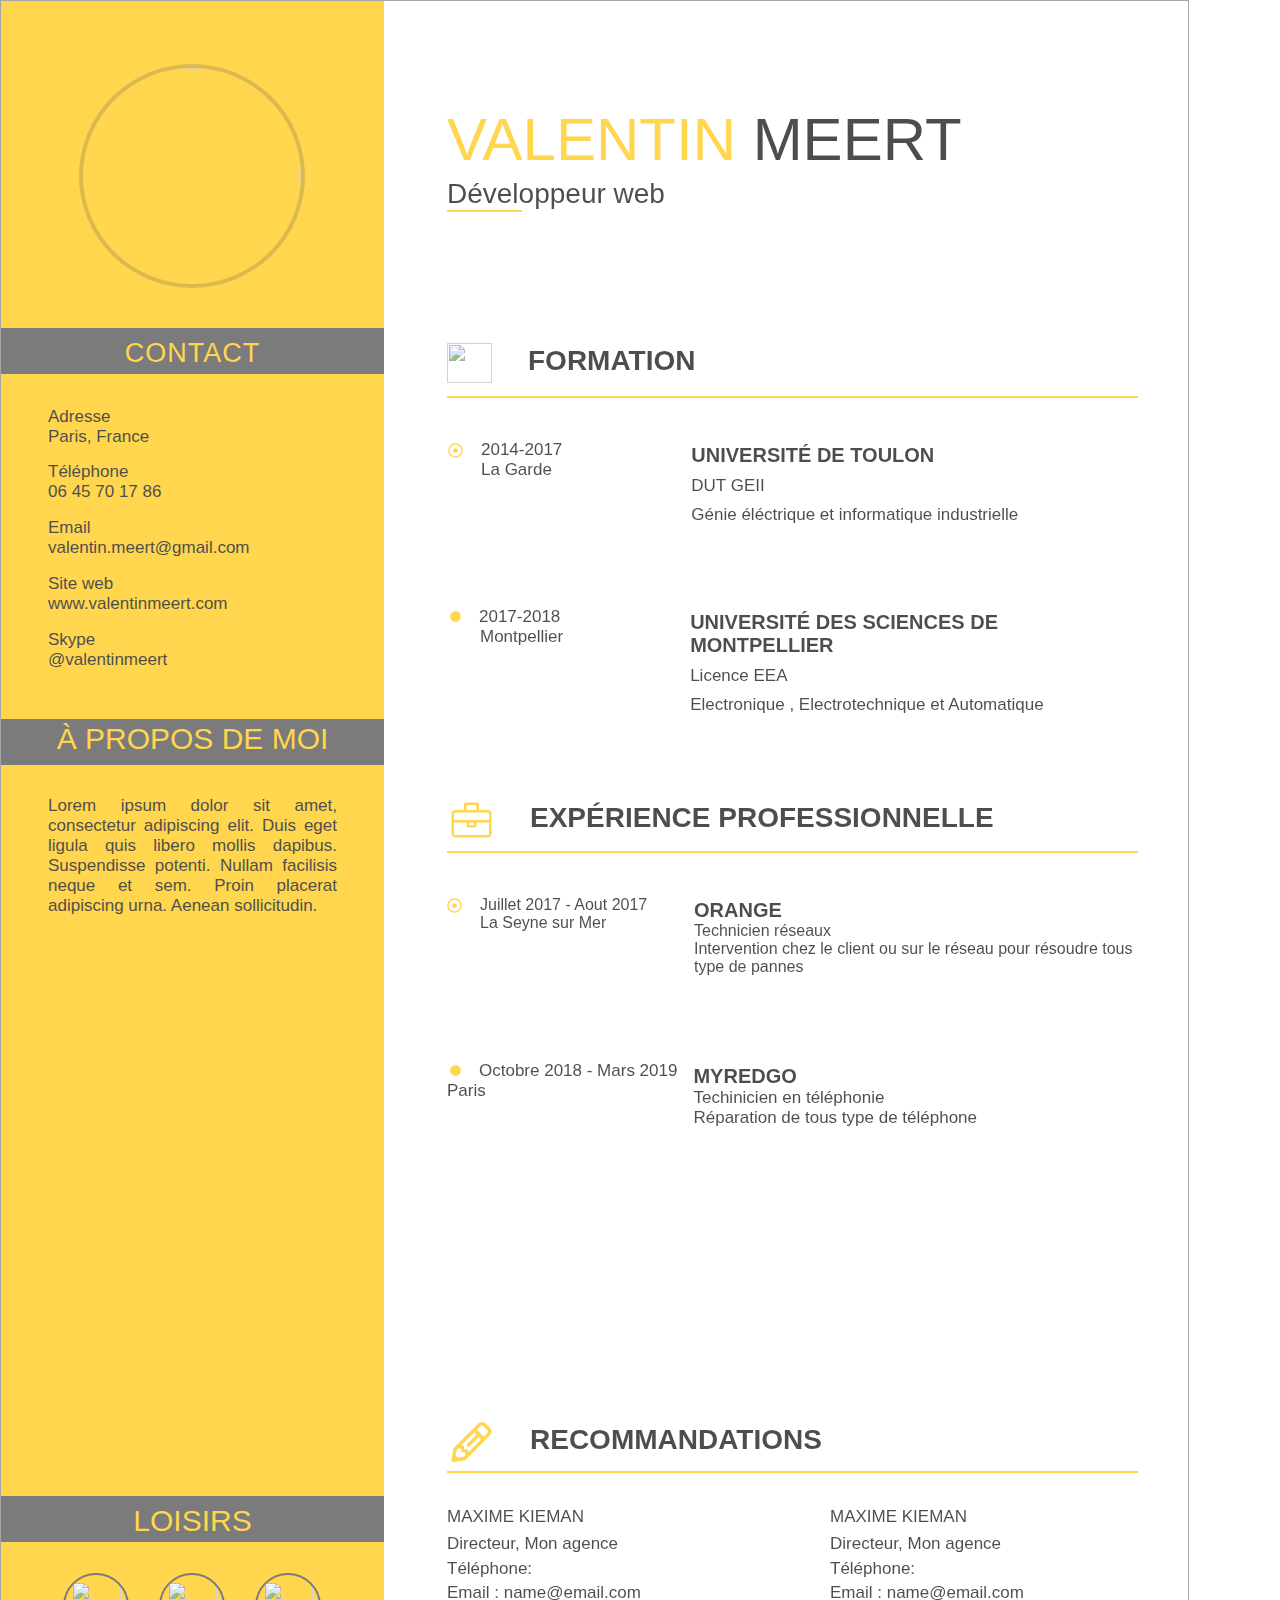
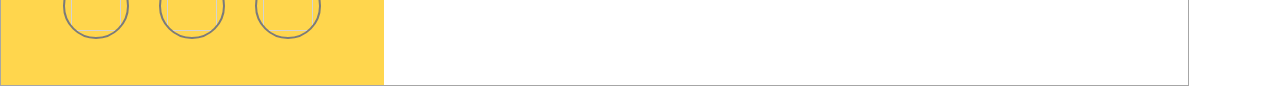
==== index.html @ e36b9cba "Modications finales" ====
<!DOCTYPE html>
<html>
<head>
	<meta charset="utf-8" />
	<link rel="stylesheet" href="stycvfinalform.css" />
	<!-- <link rel="stylesheet" href="reset.css" /> -->
	<script src="https://kit.fontawesome.com/b58d316470.js" crossorigin="anonymous"></script>
	<title>Meert Valentin</title>
	
        <meta http-equiv="X-UA-Compatible" content="IE=edge">
        <meta name="description" content="">
        <meta name="viewport" content=" height=device-height, width=device-width, initial-scale=1">
</head>
<body>
	<aside id="strip">
		<div class="phot">
			<img src="joconde_mini.jpg" class="image-ronde"> 
		</div>
		<div class="contact"> CONTACT </div>
		<div class="inquiry"> 
			<ul>
				<li>Adresse</li>
				<li class="space">Paris, France</li>
				<li>Téléphone</li>
				<li class="space1">06 45 70 17 86</li>
				<li>Email</li>
				<li class="space3">valentin.meert@gmail.com</li>
				<li>Site web</li>
				<li class="space4">www.valentinmeert.com</li>
				<li>Skype</li>
				<li class="space2">@valentinmeert</li>
			</ul>
		</div>
		<div class="about"> À PROPOS DE MOI</div>
		<div class="description"> Lorem ipsum dolor sit amet, 
			consectetur adipiscing elit. Duis eget ligula quis libero mollis dapibus. 
			Suspendisse potenti. Nullam facilisis neque et sem. 
			Proin placerat adipiscing urna.
			Aenean sollicitudin.</div>
		<div class="hobbies">LOISIRS</div>
		<div class="icons">
			<div class="picto1"> 
				<img src="balle.svg" class="ballon">
			</div>
			<div class="picto">
				<img src="manette.svg" class="manette">
			</div>
			<div class="picto">
				<img src="club.svg" class="golf">	
			</div>
		</div>
	</aside>

	
	<main id="contain">
		<section>
			<div class="title"><strong>VALENTIN</strong> MEERT</div>
			<span>Développeur web</span>
			<div class="bord"><hr></div>
		</section>
			<h2 class="first-title"> <img src="icon.svg" class="graduation"/>FORMATION</h2>
			<section id="TLN">
				<div class="date"> 
					<ul>
						<li><img src="dot.svg" class="puce"/>2014-2017</li>
						<li class="town">La Garde</li>
					</ul>
				</div>
				<div class="formation"> 
					<ul>
						<li><em>Université de Toulon</em></li>
						<li>DUT GEII</li>
						<li>Génie éléctrique et informatique industrielle</li>
					</ul>
				</div>
			</section>

			<section id="MTP">
				<div class="date2">
					<ul>
						<li><img src="circle.svg" class="puce2"/>2017-2018</li>
						<li class="town">Montpellier</li>
					</ul>
				</div>
				<div class="formation2">
					<ul>
						<li><em>Université des sciences de Montpellier</em></li>
						<li>Licence EEA</li>
						<li>Electronique , Electrotechnique et Automatique </li>
					</ul>
				</div>
			</section>

						<!-- EXPERIENCE PROFESSIONELLE -->
			<h2 class="second-title"> <img src="briefcase.svg" class="briefcase"/></i>EXPÉRIENCE PROFESSIONNELLE</h2>
			<section id="SEY">
				<div class="date3"> 
					<ul>
						<li><img src="dot.svg" class="puce"/>Juillet 2017 - Aout 2017</li>
						<li class="city">La Seyne sur Mer</li>
					</ul>
				</div>
				<div class="exp"> 
					<ul>
						<li><em>Orange</em></li>
						<li>Technicien réseaux</li>
						<li>Intervention chez le client ou sur le réseau pour résoudre tous type de pannes</li>
					</ul>
				</div>
			</section>

			<section id="Paris">
				<div class="date4">
					<ul>
						<li><img src="circle.svg" class="puce2"/>Octobre 2018 - Mars 2019</li>
						<li>Paris</li>
					</ul>
				</div>
				<div class="exp2">
					<ul>
						<li><em>MyRedGo</em></li>
						<li>Techinicien en téléphonie</li>
						<li>Réparation de tous type de téléphone </li>
					</ul>
				</div>
			</section>
								<!-- RECOMMANDATIONS -->
			<h2 class="third-title"><img src="pencil.svg" class="pencil"></i>RECOMMANDATIONS</h2>	
			<section id="reco">
				<div class="reco1">
					<ul>
						<li style="padding-bottom: 7px;">MAXIME KIEMAN</li>
						<li style="padding-bottom: 5px;">Directeur, Mon agence</li>
						<li style="padding-bottom: 4px;">Téléphone:</li>
						<li>Email : name@email.com</li>
					</ul>
				</div>
				<div class="reco2">
					<ul>						
						<li style="padding-bottom: 7px;">MAXIME KIEMAN</li>
						<li style="padding-bottom: 5px;">Directeur, Mon agence</li>
						<li style="padding-bottom: 4px;">Téléphone:</li>
						<li>Email : name@email.com</li>
					</ul>
				</div>
			</section>
	</main>
</body>
</html>
---- stycvfinalform.css ----
/* GENERAL */

html 
{
    overflow-wrap: break-word;
    
}

 @font-face 
{
    font-family: 'Roboto';
    src: url('Roboto/Roboto-Medium.ttf');
    font-weight: normal;
    font-style: normal; 
}
body 
{
    border: 1px solid grey;
    display:flex; 
    height: 1684px;
    margin:0;
    min-width: 300px;
    width: 1187px;
    padding:0;
    margin-top: 0;
    font-family: 'Roboto' , Arial , sans-serif;
    font-size: 17px;
    opacity: 0.7;
    
    
}








                                      /* LISERET  */


 aside#strip
{
    
    display: inline-flex;
    flex-direction: column;
    /* justify-content: space-around; */ 
	width: 383px;
	background-color: #FFC400;
}

.phot                            
{
  display: block;
  width: 218px;
  height: 216px;
  border-radius: 50%;
  overflow: hidden;
  margin-top: 63px;
  margin-left: 78px; 
  margin-bottom: 40px;
  margin-right: 82px;
  border: 4px solid rgba(0,0,0, 0.2);
  
}

.image-ronde
{
    object-fit: cover;
    object-position: center;
    width: inherit;
    height: inherit;
    border-radius: inherit;
    
}


.contact                  
{
   
    text-align: center; 
    font-size: 27px;        /* 22 */ 
    padding-top: 10px;      /* 16 */
    padding-bottom: 5px;  /* 12 */
    margin:0;
    color: #FFC400 ;
    background-color: #424242 ;
    letter-spacing: 1px; 
}

aside#strip>div.inquiry>ul
{
    list-style-type: none; 
    margin-left: 0;
    padding-left: 0;  
}

aside#strip>div.inquiry>ul>li
{
    margin-left: 23px;
    padding-left: 24px;
}

.inquiry
{
    /* border: 1px solid black; */
    padding-top: 16px;
    padding-bottom: 13px;

}

.about
{
    /* border: 1px solid black; */
    text-align: center;
    font-size: 30px;
    padding-top: 3px;
    padding-bottom: 9px;  
    margin: 0;
    color: #FFC400 ;
    background-color: #424242 ;
}

.description  
{
    padding-left: 47px;
    text-align: justify;
    padding-right: 47px;
    padding-top: 31px;
    height: 700px;
}

.hobbies
{
    
    text-align: center;
    font-size: 30px;
    padding-top: 8px;
    padding-bottom: 4px;
    color: #FFC400 ;
    background-color: #424242 ;
}


.space
{
    padding-bottom: 15px;
}
 .space1
{
    padding-bottom: 16px;    
}

.space2
{
    padding-bottom: 19px;
}

.space3
{
    padding-bottom: 16px;
}

.space4
{
    padding-bottom: 16px;
}

.ballon , .manette , .golf
{
    height: 50px;
    width: 50px;
} 

.picto
{
    width: 62px;
    height: 62px;
    border-radius: 50%;
    overflow: hidden;
    border: 2px solid #424242;
    display:flex;
    justify-content: space-around;
    align-items: center;
    margin-right: 30px; 
} 

.picto1
{
    width: 62px;
    height: 62px;
    border-radius: 50%;
    overflow: hidden;
    border: 2px solid #424242;
    display:flex;
    justify-content: space-around;
    align-items: center;
    margin-right: 30px;
    margin-left: 62px; 
} 

.icons
{

    display: flex;
    flex-direction: row;
    align-items: center;
    padding-top: 31px;
}

                            /* partie de droite */

main#contain
{           
    display: inline-flex;
    flex-direction: column;        
    margin-left: 63px;
    margin-right: 50px; 
    /* justify-content:space-around; */
} 

.title
{
    /* border: 1px solid black; */
    font-size: 60px ;
    padding-top: 104px;
    font-weight: 100 ;
    padding-bottom: 4px;
}

strong
{
    color: #FFC400;
    font-weight: 100 ;
}

span
{
    /* border: 1px solid black; */
    font-size: 28px; 
    
    padding-top: 50px;
    padding-bottom: 30px;
} 

hr
{
    display: none;
    
}

.bord
{
    width: 75px;
    border-bottom: 2px solid #FFC400;
    
}

.graduation
{
    height: 40px;
    width: 45px;
    vertical-align: middle;
    margin-right: 36px;
}

main#contain>.first-title
{
    padding-top: 131px;
    padding-bottom: 13px;
    
}

h2
{
    border-bottom: 2px solid #FFC400;
    font-size: 28px;
}

.date>ul
{
    padding-top: 25px;
    padding-inline-start:0px;
    padding-right: 129px;
    list-style: none;
    padding-bottom: 92px;
}

.formation>ul
{
    padding-inline-start:0px;
    list-style: none;
    padding-top: 29px;
}

.town
{
    padding-left:33px;
}

 #TLN
 {
     margin-left: 1px;
 }
.date2>ul
{
    padding-top: 1px; 
    padding-inline-start:0px;
    padding-right: 127px;
    list-style: none;
    padding-bottom: 100px;
}

.formation2>ul
{
    padding-inline-start:0px;
    list-style: none;
    padding-top: 5px;
}


.puce
{
    height: 15px;
    width: 15px;
    vertical-align: middle;
    padding-right:18px
}

.puce2
{
    height: 11px;
    width: 11px;
    vertical-align: baseline;
    padding-right:18px;
    padding-left: 3px
}

.formation>ul>li
{
    padding-bottom: 9px;
}

.formation2>ul>li
{
    padding-bottom: 9px;
}






.briefcase
{
    height: 40px;
    width: 45px;
    vertical-align: middle;
    margin-right: 36px;
    margin-left: 2px;
}

.second-title
{
    padding-top:36px;
    padding-bottom: 11px;
}

.date3>ul
{
    padding-top: 27px;
    padding-inline-start:0px;
    padding-right: 42px;
    list-style: none;
    padding-bottom: 92px;
    width: 205px;
}

.exp>ul
{
    padding-inline-start:0px;
    list-style: none;
    padding-top: 30px;
}

.date4>ul
{
    padding-top: 4px; 
    padding-inline-start:0px;
    padding-right: 3px;
    list-style: none;
    padding-bottom: 100px;
    
    
}

.exp2>ul
{
    padding-inline-start:0px;
    list-style: none;
    padding-top: 8px;
    padding-left: 13px;
}

#SEY
{
    font-size: 16px;
}

.city
{
    padding-left:33px;
}

.third-title
{
    padding-top:204px;
    padding-bottom: 9px;
}

.reco1>ul
{
    padding-top: 17px;
    padding-inline-start:0px;
    padding-right: 178px;
    list-style: none;
    padding-bottom: 92px;
    width: 205px;
}

.reco2>ul
{
    padding-top: 17px;
    padding-inline-start:0px;
    padding-right: 42px;
    list-style: none;
    padding-bottom: 92px;
    width: 205px;
}

.pencil
{
    height: 40px;
    width: 45px;
    vertical-align: middle;
    margin-right: 36px;
    margin-left: 2px;
}

#MTP, #Paris, #SEY, #reco , #TLN
{
    
    display: flex;
    
    
}

h1 , h2  
{
    margin:0;
}

em
{
    font-style: normal;
    text-transform: uppercase;
    font-weight: bold;
    font-size: 20px;

}
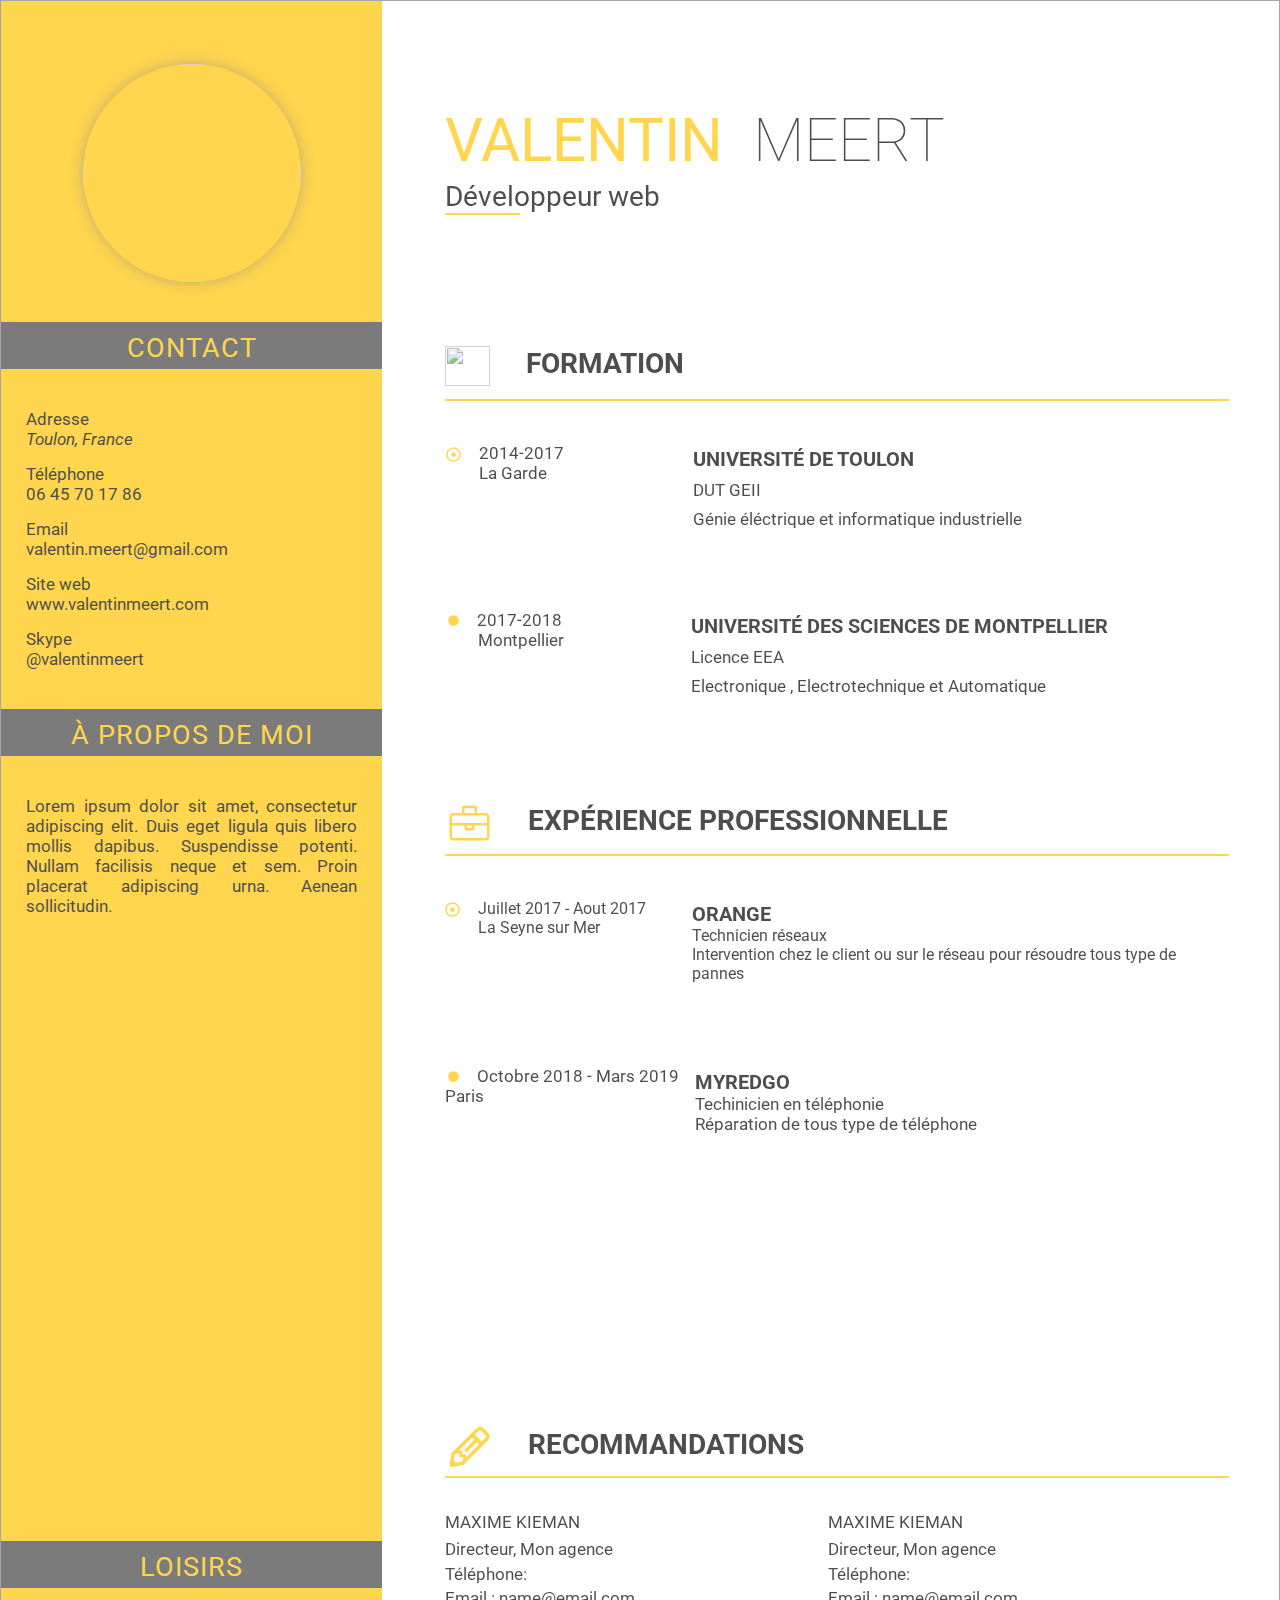
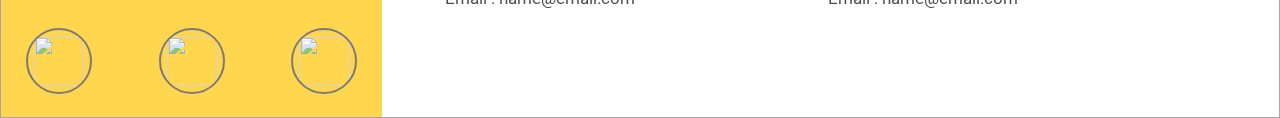
==== commit 27d7d479: "Indentation et suppression des 0 inutiles" ====
--- a/index.html
+++ b/index.html
@@ -1,149 +1,164 @@
 <!DOCTYPE html>
 <html>
+
 <head>
-	<meta charset="utf-8" />
-	<link rel="stylesheet" href="stycvfinalform.css" />
-	<!-- <link rel="stylesheet" href="reset.css" /> -->
-	<script src="https://kit.fontawesome.com/b58d316470.js" crossorigin="anonymous"></script>
-	<title>Meert Valentin</title>
-	
-        <meta http-equiv="X-UA-Compatible" content="IE=edge">
-        <meta name="description" content="">
-        <meta name="viewport" content=" height=device-height, width=device-width, initial-scale=1">
+    <meta charset="utf-8" />
+    <link rel="stylesheet" href="stycvfinalform.css" />
+    <!-- <script src="https://kit.fontawesome.com/b58d316470.js" crossorigin="anonymous"></script> -->
+    <link href="https://fonts.googleapis.com/css?family=Roboto:100,100italic,300,300italic,regular,italic,500,500italic,700,700italic,900,900italic" rel="stylesheet" />
+    <title>Meert Valentin</title>
+    <meta http-equiv="X-UA-Compatible" content="IE=edge">
+    <meta name="description" content="">
+    <meta name="viewport" content="height=device-height, width=device-width, initial-scale=1">
 </head>
+
 <body>
-	<aside id="strip">
-		<div class="phot">
-			<img src="joconde_mini.jpg" class="image-ronde"> 
-		</div>
-		<div class="contact"> CONTACT </div>
-		<div class="inquiry"> 
-			<ul>
-				<li>Adresse</li>
-				<li class="space">Paris, France</li>
-				<li>Téléphone</li>
-				<li class="space1">06 45 70 17 86</li>
-				<li>Email</li>
-				<li class="space3">valentin.meert@gmail.com</li>
-				<li>Site web</li>
-				<li class="space4">www.valentinmeert.com</li>
-				<li>Skype</li>
-				<li class="space2">@valentinmeert</li>
-			</ul>
-		</div>
-		<div class="about"> À PROPOS DE MOI</div>
-		<div class="description"> Lorem ipsum dolor sit amet, 
-			consectetur adipiscing elit. Duis eget ligula quis libero mollis dapibus. 
-			Suspendisse potenti. Nullam facilisis neque et sem. 
-			Proin placerat adipiscing urna.
-			Aenean sollicitudin.</div>
-		<div class="hobbies">LOISIRS</div>
-		<div class="icons">
-			<div class="picto1"> 
-				<img src="balle.svg" class="ballon">
-			</div>
-			<div class="picto">
-				<img src="manette.svg" class="manette">
-			</div>
-			<div class="picto">
-				<img src="club.svg" class="golf">	
-			</div>
-		</div>
-	</aside>
+    <aside id="strip">
+        <div class="desc phot">
+            <img src="joconde_mini.jpg" class="image-ronde">
+        </div>
+        <div class="desc contact">
+            <div class="sectionTitle">CONTACT</div>
+            <ul class="sectionContent contactMeans">
+                <li class="mean address">
+                    <div class="contactTitle">Adresse</div>
+                    <address class="contactValue">Toulon, France</address>
+                </li>
+                <li class="mean phone">
+                    <div class="contactTitle">Téléphone</div>
+                    <div class="contactValue"><a href="tel:+33645701786">06 45 70 17 86</a></div>
+                </li>
+                <li class="mean email">
+                    <div class="contactTitle">Email</div>
+                    <div class="contactValue"><a href="mailto:valentin.meert@gmail.com">valentin.meert@gmail.com</a>
+                    </div>
+                </li>
+                <li class="mean website">
+                    <div class="contactTitle">Site web</div>
+                    <div class="contactValue"><a href="https://valentinmeert.github.io/vmeert.com/" target="_blank">www.valentinmeert.com</a></div>
+                </li>
+                <li class="mean skype">
+                    <div class="contactTitle">Skype</div>
+                    <div class="contactValue">@valentinmeert</div>
+                </li>
+            </ul>
+        </div>
+        <div class="desc about">
+            <div class="sectionTitle">À PROPOS DE MOI</div>
+            <div class="sectionContent">Lorem ipsum dolor sit amet, consectetur adipiscing elit. Duis eget ligula quis libero mollis dapibus. Suspendisse potenti. Nullam facilisis neque et sem. Proin placerat adipiscing urna. Aenean sollicitudin.</div>
+        </div>
+        <div class="desc hobbies">
+            <div class="sectionTitle">LOISIRS</div>
+            <div class="hobbiesIcons sectionContent">
+                <div class="picto">
+                    <img src="balle.svg" class="ballon">
+                </div>
+                <div class="picto">
+                    <img src="manette.svg" class="manette">
+                </div>
+                <div class="picto">
+                    <img src="club.svg" class="golf">
+                </div>
+            </div>
+        </div>
+    </aside>
 
-	
-	<main id="contain">
-		<section>
-			<div class="title"><strong>VALENTIN</strong> MEERT</div>
-			<span>Développeur web</span>
-			<div class="bord"><hr></div>
-		</section>
-			<h2 class="first-title"> <img src="icon.svg" class="graduation"/>FORMATION</h2>
-			<section id="TLN">
-				<div class="date"> 
-					<ul>
-						<li><img src="dot.svg" class="puce"/>2014-2017</li>
-						<li class="town">La Garde</li>
-					</ul>
-				</div>
-				<div class="formation"> 
-					<ul>
-						<li><em>Université de Toulon</em></li>
-						<li>DUT GEII</li>
-						<li>Génie éléctrique et informatique industrielle</li>
-					</ul>
-				</div>
-			</section>
 
-			<section id="MTP">
-				<div class="date2">
-					<ul>
-						<li><img src="circle.svg" class="puce2"/>2017-2018</li>
-						<li class="town">Montpellier</li>
-					</ul>
-				</div>
-				<div class="formation2">
-					<ul>
-						<li><em>Université des sciences de Montpellier</em></li>
-						<li>Licence EEA</li>
-						<li>Electronique , Electrotechnique et Automatique </li>
-					</ul>
-				</div>
-			</section>
+    <main id="contain">
+        <section>
+            <div class="title"><span class="firstname">VALENTIN</span><span class="surname">MEERT</span></div>
+            <span>Développeur web</span>
+            <div class="bord">
+                <hr>
+            </div>
+        </section>
+        <h2 class="first-title"> <img src="icon.svg" class="graduation" />FORMATION</h2>
+        <section id="TLN">
+            <div class="date">
+                <ul>
+                    <li><img src="dot.svg" class="puce" />2014-2017</li>
+                    <li class="town">La Garde</li>
+                </ul>
+            </div>
+            <div class="formation">
+                <ul>
+                    <li><em>Université de Toulon</em></li>
+                    <li>DUT GEII</li>
+                    <li>Génie éléctrique et informatique industrielle</li>
+                </ul>
+            </div>
+        </section>
 
-						<!-- EXPERIENCE PROFESSIONELLE -->
-			<h2 class="second-title"> <img src="briefcase.svg" class="briefcase"/></i>EXPÉRIENCE PROFESSIONNELLE</h2>
-			<section id="SEY">
-				<div class="date3"> 
-					<ul>
-						<li><img src="dot.svg" class="puce"/>Juillet 2017 - Aout 2017</li>
-						<li class="city">La Seyne sur Mer</li>
-					</ul>
-				</div>
-				<div class="exp"> 
-					<ul>
-						<li><em>Orange</em></li>
-						<li>Technicien réseaux</li>
-						<li>Intervention chez le client ou sur le réseau pour résoudre tous type de pannes</li>
-					</ul>
-				</div>
-			</section>
+        <section id="MTP">
+            <div class="date2">
+                <ul>
+                    <li><img src="circle.svg" class="puce2" />2017-2018</li>
+                    <li class="town">Montpellier</li>
+                </ul>
+            </div>
+            <div class="formation2">
+                <ul>
+                    <li><em>Université des sciences de Montpellier</em></li>
+                    <li>Licence EEA</li>
+                    <li>Electronique , Electrotechnique et Automatique </li>
+                </ul>
+            </div>
+        </section>
 
-			<section id="Paris">
-				<div class="date4">
-					<ul>
-						<li><img src="circle.svg" class="puce2"/>Octobre 2018 - Mars 2019</li>
-						<li>Paris</li>
-					</ul>
-				</div>
-				<div class="exp2">
-					<ul>
-						<li><em>MyRedGo</em></li>
-						<li>Techinicien en téléphonie</li>
-						<li>Réparation de tous type de téléphone </li>
-					</ul>
-				</div>
-			</section>
-								<!-- RECOMMANDATIONS -->
-			<h2 class="third-title"><img src="pencil.svg" class="pencil"></i>RECOMMANDATIONS</h2>	
-			<section id="reco">
-				<div class="reco1">
-					<ul>
-						<li style="padding-bottom: 7px;">MAXIME KIEMAN</li>
-						<li style="padding-bottom: 5px;">Directeur, Mon agence</li>
-						<li style="padding-bottom: 4px;">Téléphone:</li>
-						<li>Email : name@email.com</li>
-					</ul>
-				</div>
-				<div class="reco2">
-					<ul>						
-						<li style="padding-bottom: 7px;">MAXIME KIEMAN</li>
-						<li style="padding-bottom: 5px;">Directeur, Mon agence</li>
-						<li style="padding-bottom: 4px;">Téléphone:</li>
-						<li>Email : name@email.com</li>
-					</ul>
-				</div>
-			</section>
-	</main>
+        <!-- EXPERIENCE PROFESSIONELLE -->
+        <h2 class="second-title"> <img src="briefcase.svg" class="briefcase" /></i>EXPÉRIENCE PROFESSIONNELLE</h2>
+        <section id="SEY">
+            <div class="date3">
+                <ul>
+                    <li><img src="dot.svg" class="puce" />Juillet 2017 - Aout 2017</li>
+                    <li class="city">La Seyne sur Mer</li>
+                </ul>
+            </div>
+            <div class="exp">
+                <ul>
+                    <li><em>Orange</em></li>
+                    <li>Technicien réseaux</li>
+                    <li>Intervention chez le client ou sur le réseau pour résoudre tous type de pannes</li>
+                </ul>
+            </div>
+        </section>
+
+        <section id="Paris">
+            <div class="date4">
+                <ul>
+                    <li><img src="circle.svg" class="puce2" />Octobre 2018 - Mars 2019</li>
+                    <li>Paris</li>
+                </ul>
+            </div>
+            <div class="exp2">
+                <ul>
+                    <li><em>MyRedGo</em></li>
+                    <li>Techinicien en téléphonie</li>
+                    <li>Réparation de tous type de téléphone </li>
+                </ul>
+            </div>
+        </section>
+        <!-- RECOMMANDATIONS -->
+        <h2 class="third-title"><img src="pencil.svg" class="pencil"></i>RECOMMANDATIONS</h2>
+        <section id="reco">
+            <div class="reco1">
+                <ul>
+                    <li style="padding-bottom: 7px;">MAXIME KIEMAN</li>
+                    <li style="padding-bottom: 5px;">Directeur, Mon agence</li>
+                    <li style="padding-bottom: 4px;">Téléphone:</li>
+                    <li>Email : name@email.com</li>
+                </ul>
+            </div>
+            <div class="reco2">
+                <ul>
+                    <li style="padding-bottom: 7px;">MAXIME KIEMAN</li>
+                    <li style="padding-bottom: 5px;">Directeur, Mon agence</li>
+                    <li style="padding-bottom: 4px;">Téléphone:</li>
+                    <li>Email : name@email.com</li>
+                </ul>
+            </div>
+        </section>
+    </main>
 </body>
+
 </html>--- a/stycvfinalform.css
+++ b/stycvfinalform.css
@@ -1,131 +1,98 @@
-
-
-                                    /* GENERAL */
-
-html 
-{
+/* GENERAL */
+
+html {
     overflow-wrap: break-word;
-    
-}
-
- @font-face 
-{
-    font-family: 'Roboto';
-    src: url('Roboto/Roboto-Medium.ttf');
-    font-weight: normal;
-    font-style: normal; 
-}
-body 
-{
+}
+
+body {
     border: 1px solid grey;
-    display:flex; 
-    height: 1684px;
-    margin:0;
-    min-width: 300px;
-    width: 1187px;
-    padding:0;
+    display: flex;
+    margin: 0;
+    padding: 0;
     margin-top: 0;
-    font-family: 'Roboto' , Arial , sans-serif;
+    font-family: 'Roboto', Arial, sans-serif;
     font-size: 17px;
-    opacity: 0.7;
-    
-    
-}
-
-
-
-
-
-
-
-
-                                      /* LISERET  */
-
-
- aside#strip
-{
-    
+    opacity: .7;
+}
+
+
+/* LISERET  */
+
+aside#strip {
     display: inline-flex;
     flex-direction: column;
-    /* justify-content: space-around; */ 
-	width: 383px;
-	background-color: #FFC400;
-}
-
-.phot                            
-{
-  display: block;
-  width: 218px;
-  height: 216px;
-  border-radius: 50%;
-  overflow: hidden;
-  margin-top: 63px;
-  margin-left: 78px; 
-  margin-bottom: 40px;
-  margin-right: 82px;
-  border: 4px solid rgba(0,0,0, 0.2);
-  
-}
-
-.image-ronde
-{
+    justify-content: flex-start;
+    width: 383px;
+    background-color: #FFC400;
+    align-items: stretch;
+    padding: 23px 0;
+}
+
+.desc {
+    margin-top: 40px;
+}
+
+.image-ronde {
     object-fit: cover;
     object-position: center;
-    width: inherit;
-    height: inherit;
-    border-radius: inherit;
-    
-}
-
-
-.contact                  
-{
-   
-    text-align: center; 
-    font-size: 27px;        /* 22 */ 
-    padding-top: 10px;      /* 16 */
-    padding-bottom: 5px;  /* 12 */
-    margin:0;
-    color: #FFC400 ;
-    background-color: #424242 ;
-    letter-spacing: 1px; 
-}
-
-aside#strip>div.inquiry>ul
-{
-    list-style-type: none; 
-    margin-left: 0;
-    padding-left: 0;  
-}
-
-aside#strip>div.inquiry>ul>li
-{
-    margin-left: 23px;
-    padding-left: 24px;
-}
-
-.inquiry
-{
-    /* border: 1px solid black; */
-    padding-top: 16px;
-    padding-bottom: 13px;
-
-}
-
-.about
-{
-    /* border: 1px solid black; */
+    width: 218px;
+    height: 218px;
+    border-radius: 50%;
+    margin: 0 auto;
+    display: block;
+    box-shadow: 0 0 17px -4px #735F5D;
+}
+
+a {
+    text-decoration: none;
+    color: black;
+}
+
+.sectionTitle {
+    text-align: center;
+    font-size: 27px;
+    padding-top: 10px;
+    padding-bottom: 5px;
+    margin: 0;
+    color: #FFC400;
+    background-color: #424242;
+    letter-spacing: 1px;
+    margin-bottom: 40px;
+}
+
+aside#strip>div.contact>ul.sectionContent {
+    list-style-type: none;
+    margin: 0;
+}
+
+div.desc.about>div.sectionContent {
+    text-align: justify;
+}
+
+.sectionContent {
+    padding-left: 25px;
+    padding-right: 25px;
+}
+
+.mean {
+    margin-top: 15px;
+}
+
+.about {
+    flex-grow: 2;
+}
+
+.aboutTitle {
     text-align: center;
     font-size: 30px;
     padding-top: 3px;
-    padding-bottom: 9px;  
-    margin: 0;
-    color: #FFC400 ;
-    background-color: #424242 ;
-}
-
-.description  
-{
+    padding-bottom: 9px;
+    margin: 0;
+    color: #FFC400;
+    background-color: #424242;
+}
+
+.aboutContent {
     padding-left: 47px;
     text-align: justify;
     padding-right: 47px;
@@ -133,229 +100,159 @@
     height: 700px;
 }
 
-.hobbies
-{
-    
+.hobbiesTitle {
     text-align: center;
     font-size: 30px;
     padding-top: 8px;
     padding-bottom: 4px;
-    color: #FFC400 ;
-    background-color: #424242 ;
-}
-
-
-.space
-{
-    padding-bottom: 15px;
-}
- .space1
-{
-    padding-bottom: 16px;    
-}
-
-.space2
-{
-    padding-bottom: 19px;
-}
-
-.space3
-{
-    padding-bottom: 16px;
-}
-
-.space4
-{
-    padding-bottom: 16px;
-}
-
-.ballon , .manette , .golf
-{
+    color: #FFC400;
+    background-color: #424242;
+}
+
+.ballon,
+.manette,
+.golf {
     height: 50px;
     width: 50px;
-} 
-
-.picto
-{
+}
+
+.picto {
     width: 62px;
     height: 62px;
     border-radius: 50%;
     overflow: hidden;
     border: 2px solid #424242;
-    display:flex;
+    display: flex;
     justify-content: space-around;
     align-items: center;
-    margin-right: 30px; 
-} 
-
-.picto1
-{
-    width: 62px;
-    height: 62px;
-    border-radius: 50%;
-    overflow: hidden;
-    border: 2px solid #424242;
-    display:flex;
-    justify-content: space-around;
-    align-items: center;
-    margin-right: 30px;
-    margin-left: 62px; 
-} 
-
-.icons
-{
-
+}
+
+.hobbiesIcons {
     display: flex;
     flex-direction: row;
     align-items: center;
-    padding-top: 31px;
-}
-
-                            /* partie de droite */
-
-main#contain
-{           
+    justify-content: space-between;
+}
+
+
+/* partie de droite */
+
+main#contain {
     display: inline-flex;
-    flex-direction: column;        
+    flex-direction: column;
     margin-left: 63px;
-    margin-right: 50px; 
-    /* justify-content:space-around; */
-} 
-
-.title
-{
-    /* border: 1px solid black; */
-    font-size: 60px ;
+    margin-right: 50px;
+}
+
+.firstname {
+    font-weight: 400;
+    font-size: 60px;
+    color: #FFC400;
+}
+
+.surname {
+    font-weight: 100;
+    font-size: 60px;
+    margin-left: 30px;
+}
+
+.title {
     padding-top: 104px;
-    font-weight: 100 ;
     padding-bottom: 4px;
 }
 
-strong
-{
-    color: #FFC400;
-    font-weight: 100 ;
-}
-
-span
-{
-    /* border: 1px solid black; */
-    font-size: 28px; 
-    
+span {
+    font-size: 28px;
     padding-top: 50px;
     padding-bottom: 30px;
-} 
-
-hr
-{
+}
+
+hr {
     display: none;
-    
-}
-
-.bord
-{
+}
+
+.bord {
     width: 75px;
     border-bottom: 2px solid #FFC400;
-    
-}
-
-.graduation
-{
+}
+
+.graduation {
     height: 40px;
     width: 45px;
     vertical-align: middle;
     margin-right: 36px;
 }
 
-main#contain>.first-title
-{
+main#contain>.first-title {
     padding-top: 131px;
     padding-bottom: 13px;
-    
-}
-
-h2
-{
+}
+
+h2 {
     border-bottom: 2px solid #FFC400;
     font-size: 28px;
 }
 
-.date>ul
-{
+.date>ul {
     padding-top: 25px;
-    padding-inline-start:0px;
+    padding-inline-start: 0;
     padding-right: 129px;
     list-style: none;
     padding-bottom: 92px;
 }
 
-.formation>ul
-{
-    padding-inline-start:0px;
+.formation>ul {
+    padding-inline-start: 0;
     list-style: none;
     padding-top: 29px;
 }
 
-.town
-{
-    padding-left:33px;
-}
-
- #TLN
- {
-     margin-left: 1px;
- }
-.date2>ul
-{
-    padding-top: 1px; 
-    padding-inline-start:0px;
+.town {
+    padding-left: 33px;
+}
+
+#TLN {
+    margin-left: 1px;
+}
+
+.date2>ul {
+    padding-top: 1px;
+    padding-inline-start: 0;
     padding-right: 127px;
     list-style: none;
     padding-bottom: 100px;
 }
 
-.formation2>ul
-{
-    padding-inline-start:0px;
+.formation2>ul {
+    padding-inline-start: 0;
     list-style: none;
     padding-top: 5px;
 }
 
-
-.puce
-{
+.puce {
     height: 15px;
     width: 15px;
     vertical-align: middle;
-    padding-right:18px
-}
-
-.puce2
-{
+    padding-right: 18px
+}
+
+.puce2 {
     height: 11px;
     width: 11px;
     vertical-align: baseline;
-    padding-right:18px;
+    padding-right: 18px;
     padding-left: 3px
 }
 
-.formation>ul>li
-{
+.formation>ul>li {
     padding-bottom: 9px;
 }
 
-.formation2>ul>li
-{
+.formation2>ul>li {
     padding-bottom: 9px;
 }
 
-
-
-
-
-
-.briefcase
-{
+.briefcase {
     height: 40px;
     width: 45px;
     vertical-align: middle;
@@ -363,86 +260,73 @@
     margin-left: 2px;
 }
 
-.second-title
-{
-    padding-top:36px;
+.second-title {
+    padding-top: 36px;
     padding-bottom: 11px;
 }
 
-.date3>ul
-{
+.date3>ul {
     padding-top: 27px;
-    padding-inline-start:0px;
+    padding-inline-start: 0;
     padding-right: 42px;
     list-style: none;
     padding-bottom: 92px;
     width: 205px;
 }
 
-.exp>ul
-{
-    padding-inline-start:0px;
+.exp>ul {
+    padding-inline-start: 0;
     list-style: none;
     padding-top: 30px;
 }
 
-.date4>ul
-{
-    padding-top: 4px; 
-    padding-inline-start:0px;
+.date4>ul {
+    padding-top: 4px;
+    padding-inline-start: 0;
     padding-right: 3px;
     list-style: none;
     padding-bottom: 100px;
-    
-    
-}
-
-.exp2>ul
-{
-    padding-inline-start:0px;
+}
+
+.exp2>ul {
+    padding-inline-start: 0;
     list-style: none;
     padding-top: 8px;
     padding-left: 13px;
 }
 
-#SEY
-{
+#SEY {
     font-size: 16px;
 }
 
-.city
-{
-    padding-left:33px;
-}
-
-.third-title
-{
-    padding-top:204px;
+.city {
+    padding-left: 33px;
+}
+
+.third-title {
+    padding-top: 204px;
     padding-bottom: 9px;
 }
 
-.reco1>ul
-{
+.reco1>ul {
     padding-top: 17px;
-    padding-inline-start:0px;
+    padding-inline-start: 0;
     padding-right: 178px;
     list-style: none;
     padding-bottom: 92px;
     width: 205px;
 }
 
-.reco2>ul
-{
+.reco2>ul {
     padding-top: 17px;
-    padding-inline-start:0px;
+    padding-inline-start: 0;
     padding-right: 42px;
     list-style: none;
     padding-bottom: 92px;
     width: 205px;
 }
 
-.pencil
-{
+.pencil {
     height: 40px;
     width: 45px;
     vertical-align: middle;
@@ -450,24 +334,22 @@
     margin-left: 2px;
 }
 
-#MTP, #Paris, #SEY, #reco , #TLN
-{
-    
+#MTP,
+#Paris,
+#SEY,
+#reco,
+#TLN {
     display: flex;
-    
-    
-}
-
-h1 , h2  
-{
-    margin:0;
-}
-
-em
-{
+}
+
+h1,
+h2 {
+    margin: 0;
+}
+
+em {
     font-style: normal;
     text-transform: uppercase;
     font-weight: bold;
     font-size: 20px;
-
-}
+}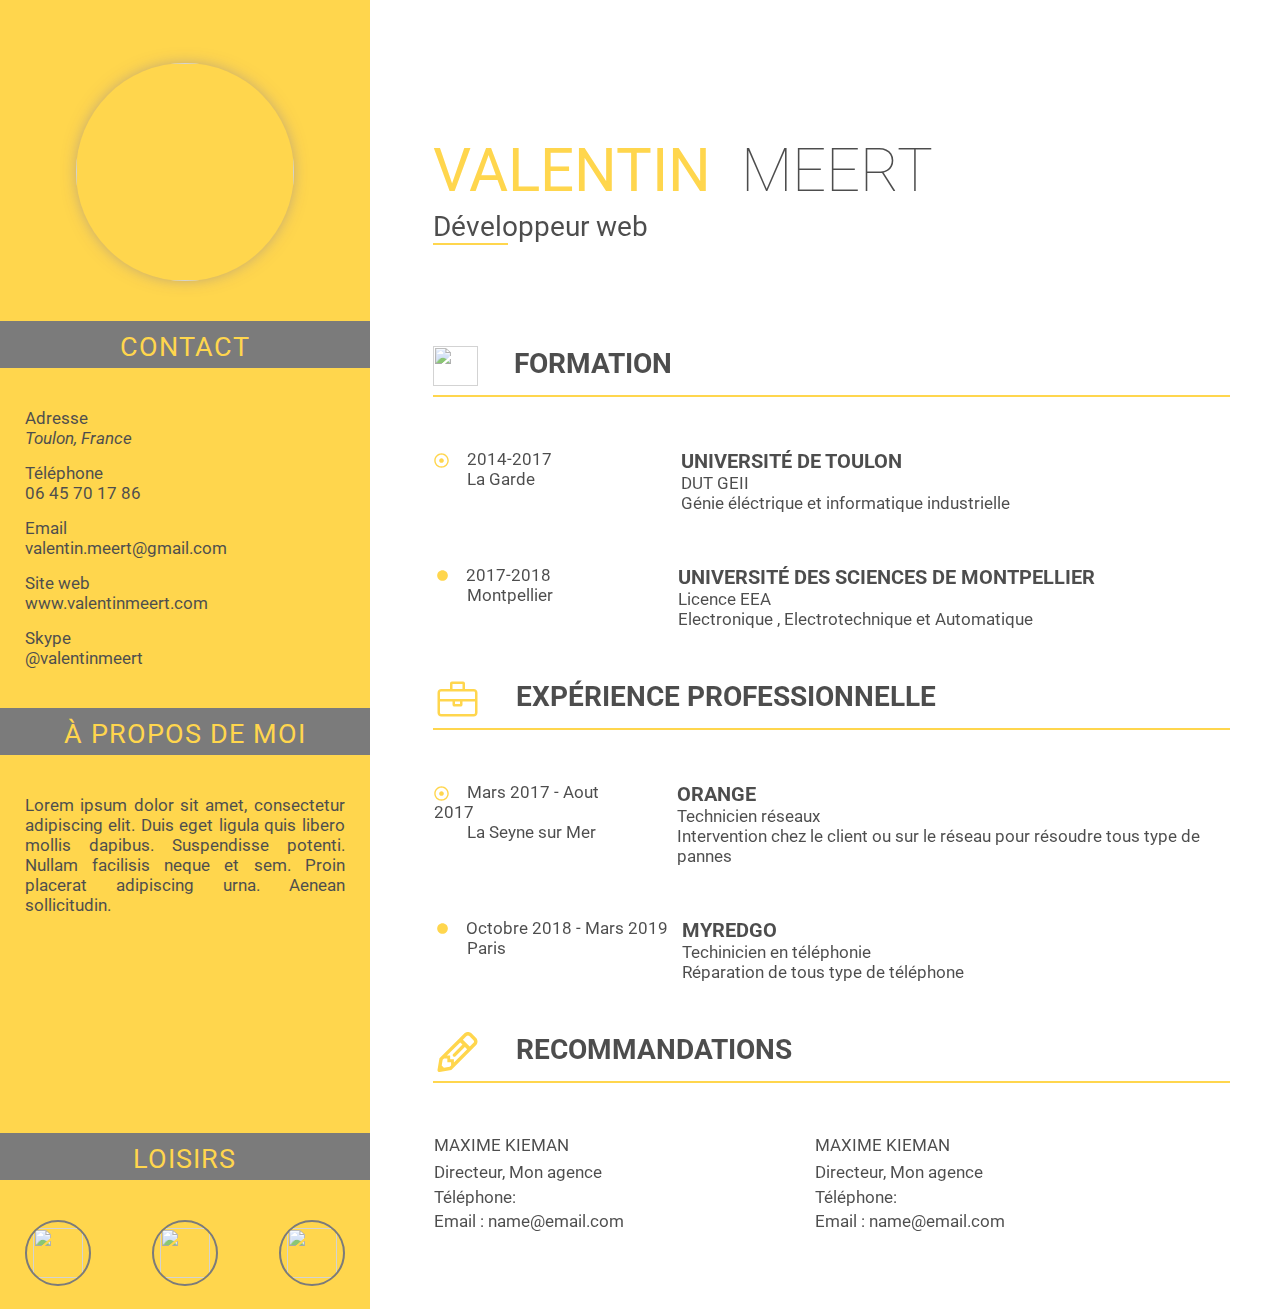
==== commit 738e1269: "Amélioration de la sémantique" ====
--- a/index.html
+++ b/index.html
@@ -63,101 +63,108 @@
         </div>
     </aside>
 
+    <!--  C O N T E N U -->
 
     <main id="contain">
-        <section>
-            <div class="title"><span class="firstname">VALENTIN</span><span class="surname">MEERT</span></div>
+        <section class="CVTitle">
+            <div class="myname"><span class="firstname">VALENTIN</span><span class="surname">MEERT</span></div>
             <span>Développeur web</span>
             <div class="bord">
                 <hr>
             </div>
         </section>
-        <h2 class="first-title"> <img src="icon.svg" class="graduation" />FORMATION</h2>
-        <section id="TLN">
-            <div class="date">
-                <ul>
-                    <li><img src="dot.svg" class="puce" />2014-2017</li>
-                    <li class="town">La Garde</li>
-                </ul>
+        <div class="rightSectionTitle">
+            <h2 class="formation title"> <img src="icon.svg" class="graduation" />FORMATION</h2>
+            <div class="formationContent">
+                <div class="date">
+                    <ul>
+                        <li><img src="dot.svg" class="puce" />2014-2017</li>
+                        <li class="city">La Garde</li>
+                    </ul>
+                </div>
+                <div class="formation">
+                    <ul>
+                        <li><em>Université de Toulon</em></li>
+                        <li>DUT GEII</li>
+                        <li>Génie éléctrique et informatique industrielle</li>
+                    </ul>
+                </div>
             </div>
-            <div class="formation">
-                <ul>
-                    <li><em>Université de Toulon</em></li>
-                    <li>DUT GEII</li>
-                    <li>Génie éléctrique et informatique industrielle</li>
-                </ul>
+
+            <div class="formationContent">
+                <div class="date2">
+                    <ul>
+                        <li><img src="circle.svg" class="puce2" />2017-2018</li>
+                        <li class="city">Montpellier</li>
+                    </ul>
+                </div>
+                <div class="formation">
+                    <ul>
+                        <li><em>Université des sciences de Montpellier</em></li>
+                        <li>Licence EEA</li>
+                        <li>Electronique , Electrotechnique et Automatique </li>
+                    </ul>
+                </div>
             </div>
-        </section>
-
-        <section id="MTP">
-            <div class="date2">
-                <ul>
-                    <li><img src="circle.svg" class="puce2" />2017-2018</li>
-                    <li class="town">Montpellier</li>
-                </ul>
-            </div>
-            <div class="formation2">
-                <ul>
-                    <li><em>Université des sciences de Montpellier</em></li>
-                    <li>Licence EEA</li>
-                    <li>Electronique , Electrotechnique et Automatique </li>
-                </ul>
-            </div>
-        </section>
+        </div>
 
         <!-- EXPERIENCE PROFESSIONELLE -->
-        <h2 class="second-title"> <img src="briefcase.svg" class="briefcase" /></i>EXPÉRIENCE PROFESSIONNELLE</h2>
-        <section id="SEY">
-            <div class="date3">
-                <ul>
-                    <li><img src="dot.svg" class="puce" />Juillet 2017 - Aout 2017</li>
-                    <li class="city">La Seyne sur Mer</li>
-                </ul>
+        <div class="rightSectionTitle">
+            <h2 class="experience title"> <img src="briefcase.svg" class="briefcase" /></i>EXPÉRIENCE PROFESSIONNELLE</h2>
+            <div class="formationContent">
+                <div class="date3">
+                    <ul>
+                        <li class="help"><img src="dot.svg" class="puce" />Mars 2017 - Aout 2017</li>
+                        <li class="city">La Seyne sur Mer</li>
+                    </ul>
+                </div>
+                <div class="exp">
+                    <ul>
+                        <li><em>Orange</em></li>
+                        <li>Technicien réseaux</li>
+                        <li>Intervention chez le client ou sur le réseau pour résoudre tous type de pannes</li>
+                    </ul>
+                </div>
             </div>
-            <div class="exp">
-                <ul>
-                    <li><em>Orange</em></li>
-                    <li>Technicien réseaux</li>
-                    <li>Intervention chez le client ou sur le réseau pour résoudre tous type de pannes</li>
-                </ul>
+
+            <div class="formationContent">
+                <div class="date4">
+                    <ul>
+                        <li><img src="circle.svg" class="puce2" />Octobre 2018 - Mars 2019</li>
+                        <li class="city">Paris</li>
+                    </ul>
+                </div>
+                <div class="exp">
+                    <ul>
+                        <li><em>MyRedGo</em></li>
+                        <li>Techinicien en téléphonie</li>
+                        <li>Réparation de tous type de téléphone</li>
+                    </ul>
+                </div>
             </div>
-        </section>
-
-        <section id="Paris">
-            <div class="date4">
-                <ul>
-                    <li><img src="circle.svg" class="puce2" />Octobre 2018 - Mars 2019</li>
-                    <li>Paris</li>
-                </ul>
+        </div>
+        <!-- RECOMMANDATIONS -->
+        <div class="rightSectionTitle">
+            <h2 class="recommandations title"><img src="pencil.svg" class="pencil"></i>RECOMMANDATIONS</h2>
+            <div class="formationContent">
+                <div class="reco1">
+                    <ul>
+                        <li style="padding-bottom: 7px;">MAXIME KIEMAN</li>
+                        <li style="padding-bottom: 5px;">Directeur, Mon agence</li>
+                        <li style="padding-bottom: 4px;">Téléphone:</li>
+                        <li>Email : name@email.com</li>
+                    </ul>
+                </div>
+                <div class="reco2">
+                    <ul>
+                        <li style="padding-bottom: 7px;">MAXIME KIEMAN</li>
+                        <li style="padding-bottom: 5px;">Directeur, Mon agence</li>
+                        <li style="padding-bottom: 4px;">Téléphone:</li>
+                        <li>Email : name@email.com</li>
+                    </ul>
+                </div>
             </div>
-            <div class="exp2">
-                <ul>
-                    <li><em>MyRedGo</em></li>
-                    <li>Techinicien en téléphonie</li>
-                    <li>Réparation de tous type de téléphone </li>
-                </ul>
-            </div>
-        </section>
-        <!-- RECOMMANDATIONS -->
-        <h2 class="third-title"><img src="pencil.svg" class="pencil"></i>RECOMMANDATIONS</h2>
-        <section id="reco">
-            <div class="reco1">
-                <ul>
-                    <li style="padding-bottom: 7px;">MAXIME KIEMAN</li>
-                    <li style="padding-bottom: 5px;">Directeur, Mon agence</li>
-                    <li style="padding-bottom: 4px;">Téléphone:</li>
-                    <li>Email : name@email.com</li>
-                </ul>
-            </div>
-            <div class="reco2">
-                <ul>
-                    <li style="padding-bottom: 7px;">MAXIME KIEMAN</li>
-                    <li style="padding-bottom: 5px;">Directeur, Mon agence</li>
-                    <li style="padding-bottom: 4px;">Téléphone:</li>
-                    <li>Email : name@email.com</li>
-                </ul>
-            </div>
-        </section>
+        </div>
     </main>
 </body>
 
--- a/stycvfinalform.css
+++ b/stycvfinalform.css
@@ -5,7 +5,6 @@
 }
 
 body {
-    border: 1px solid grey;
     display: flex;
     margin: 0;
     padding: 0;
@@ -142,6 +141,11 @@
     flex-direction: column;
     margin-left: 63px;
     margin-right: 50px;
+    padding: 78px 0;
+}
+
+.CVTitle {
+    margin: 57px 0 51px 0;
 }
 
 .firstname {
@@ -156,15 +160,12 @@
     margin-left: 30px;
 }
 
-.title {
-    padding-top: 104px;
+.myname {
     padding-bottom: 4px;
 }
 
 span {
     font-size: 28px;
-    padding-top: 50px;
-    padding-bottom: 30px;
 }
 
 hr {
@@ -174,6 +175,10 @@
 .bord {
     width: 75px;
     border-bottom: 2px solid #FFC400;
+}
+
+.rightSectionTitle {
+    margin-top: 50px;
 }
 
 .graduation {
@@ -183,57 +188,41 @@
     margin-right: 36px;
 }
 
-main#contain>.first-title {
-    padding-top: 131px;
-    padding-bottom: 13px;
-}
-
-h2 {
+.formationContent {
+    display: flex;
+    margin-left: 1px;
+    margin-top: 52px;
+}
+
+.title {
     border-bottom: 2px solid #FFC400;
     font-size: 28px;
+    padding-bottom: 9px;
 }
 
 .date>ul {
-    padding-top: 25px;
-    padding-inline-start: 0;
-    padding-right: 129px;
-    list-style: none;
-    padding-bottom: 92px;
+    padding-inline-start: 0;
+    margin: 0 129px 0 0;
+    list-style: none;
 }
 
 .formation>ul {
     padding-inline-start: 0;
     list-style: none;
-    padding-top: 29px;
-}
-
-.town {
-    padding-left: 33px;
-}
-
-#TLN {
-    margin-left: 1px;
+    margin: 0;
 }
 
 .date2>ul {
-    padding-top: 1px;
-    padding-inline-start: 0;
-    padding-right: 127px;
-    list-style: none;
-    padding-bottom: 100px;
-}
-
-.formation2>ul {
-    padding-inline-start: 0;
-    list-style: none;
-    padding-top: 5px;
+    padding-inline-start: 0;
+    margin: 0 125px 0 0;
+    list-style: none;
 }
 
 .puce {
     height: 15px;
     width: 15px;
     vertical-align: middle;
-    padding-right: 18px
+    padding-right: 18px;
 }
 
 .puce2 {
@@ -244,14 +233,6 @@
     padding-left: 3px
 }
 
-.formation>ul>li {
-    padding-bottom: 9px;
-}
-
-.formation2>ul>li {
-    padding-bottom: 9px;
-}
-
 .briefcase {
     height: 40px;
     width: 45px;
@@ -266,26 +247,25 @@
 }
 
 .date3>ul {
-    padding-top: 27px;
-    padding-inline-start: 0;
-    padding-right: 42px;
-    list-style: none;
-    padding-bottom: 92px;
-    width: 205px;
+    padding-inline-start: 0;
+    margin: 0 37px 0 0;
+    list-style: none;
+}
+
+.help {
+    width: 206px;
 }
 
 .exp>ul {
     padding-inline-start: 0;
     list-style: none;
-    padding-top: 30px;
+    margin: 0;
 }
 
 .date4>ul {
-    padding-top: 4px;
-    padding-inline-start: 0;
-    padding-right: 3px;
-    list-style: none;
-    padding-bottom: 100px;
+    padding-inline-start: 0;
+    margin: 0 14px 0 0;
+    list-style: none;
 }
 
 .exp2>ul {
@@ -303,27 +283,16 @@
     padding-left: 33px;
 }
 
-.third-title {
-    padding-top: 204px;
-    padding-bottom: 9px;
-}
-
 .reco1>ul {
-    padding-top: 17px;
-    padding-inline-start: 0;
-    padding-right: 178px;
-    list-style: none;
-    padding-bottom: 92px;
-    width: 205px;
+    padding-inline-start: 0;
+    margin: 0 191px 0 0;
+    list-style: none;
 }
 
 .reco2>ul {
-    padding-top: 17px;
-    padding-inline-start: 0;
-    padding-right: 42px;
-    list-style: none;
-    padding-bottom: 92px;
-    width: 205px;
+    padding-inline-start: 0;
+    margin: 0;
+    list-style: none;
 }
 
 .pencil {
@@ -334,14 +303,6 @@
     margin-left: 2px;
 }
 
-#MTP,
-#Paris,
-#SEY,
-#reco,
-#TLN {
-    display: flex;
-}
-
 h1,
 h2 {
     margin: 0;
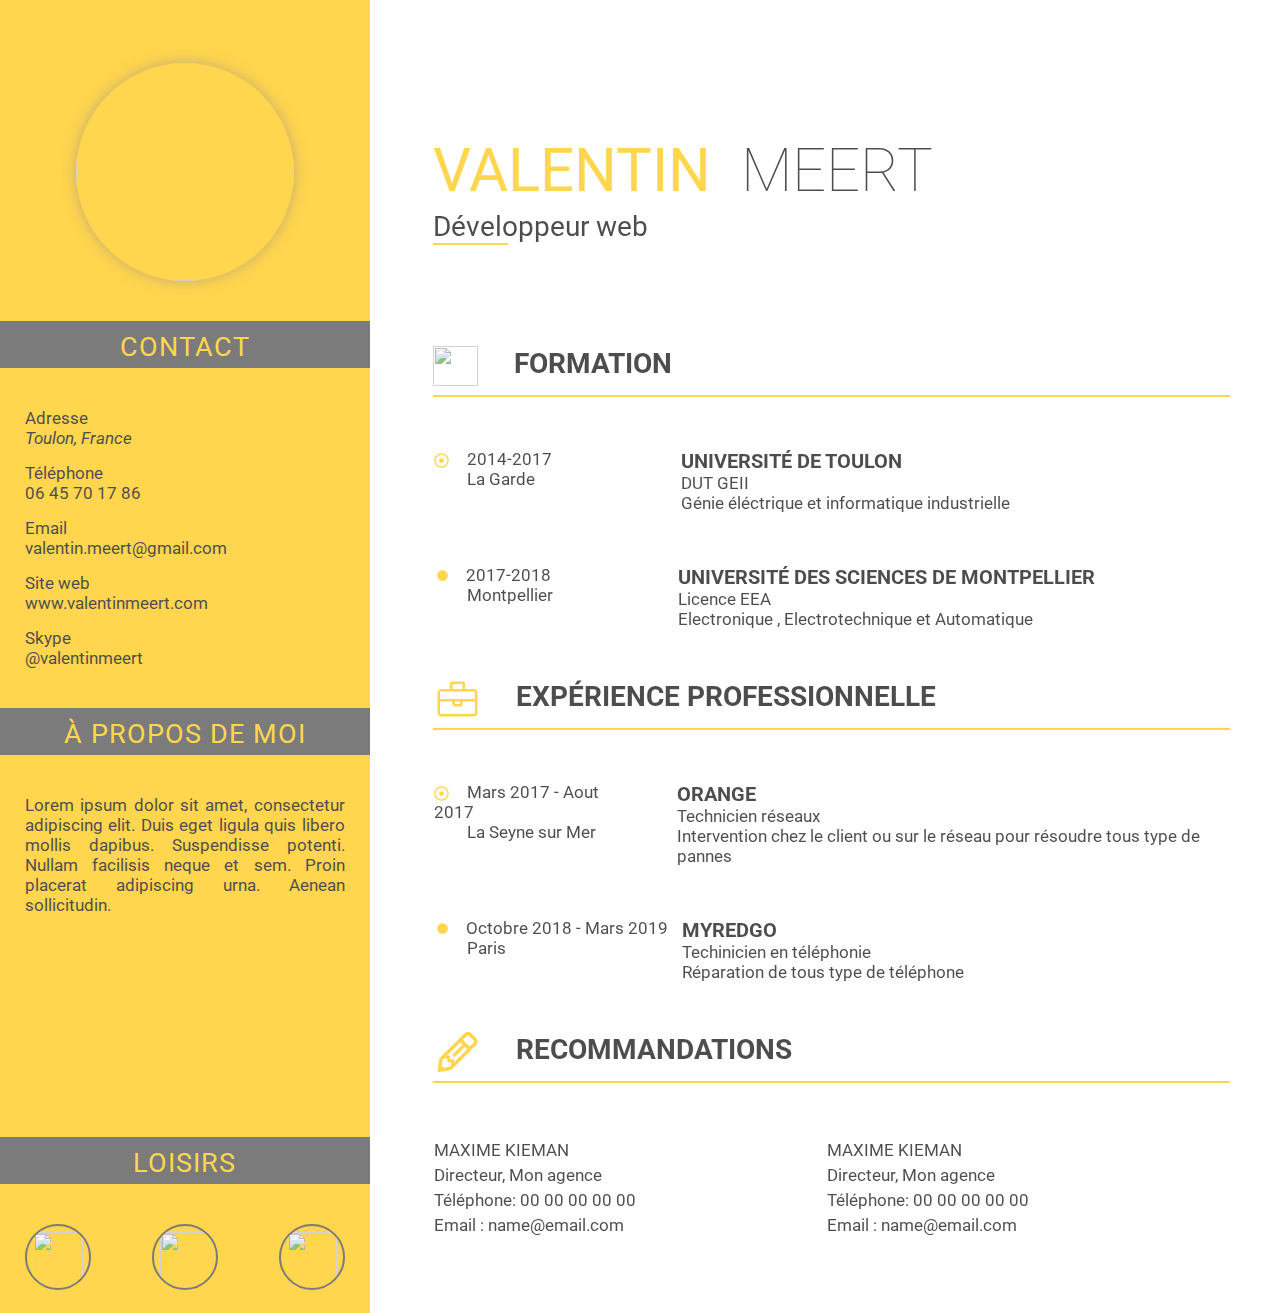
==== commit b41b4c7a: "Amélioration de la sémantique" ====
--- a/index.html
+++ b/index.html
@@ -149,18 +149,18 @@
             <div class="formationContent">
                 <div class="reco1">
                     <ul>
-                        <li style="padding-bottom: 7px;">MAXIME KIEMAN</li>
-                        <li style="padding-bottom: 5px;">Directeur, Mon agence</li>
-                        <li style="padding-bottom: 4px;">Téléphone:</li>
-                        <li>Email : name@email.com</li>
+                        <li class="recoName lane">MAXIME KIEMAN</li>
+                        <li class="recoGrade lane">Directeur, Mon agence</li>
+                        <li class="recoPhone lane">Téléphone: 00 00 00 00 00</li>
+                        <li class="recoMail lane">Email : name@email.com</li>
                     </ul>
                 </div>
                 <div class="reco2">
                     <ul>
-                        <li style="padding-bottom: 7px;">MAXIME KIEMAN</li>
-                        <li style="padding-bottom: 5px;">Directeur, Mon agence</li>
-                        <li style="padding-bottom: 4px;">Téléphone:</li>
-                        <li>Email : name@email.com</li>
+                        <li class="recoName lane">MAXIME KIEMAN</li>
+                        <li class="recoGrade lane">Directeur, Mon agence</li>
+                        <li class="recoPhone lane">Téléphone: 00 00 00 00 00</li>
+                        <li class="recoMail lane">Email : name@email.com</li>
                     </ul>
                 </div>
             </div>
--- a/stycvfinalform.css
+++ b/stycvfinalform.css
@@ -303,6 +303,10 @@
     margin-left: 2px;
 }
 
+.lane {
+    margin-top: 5px;
+}
+
 h1,
 h2 {
     margin: 0;
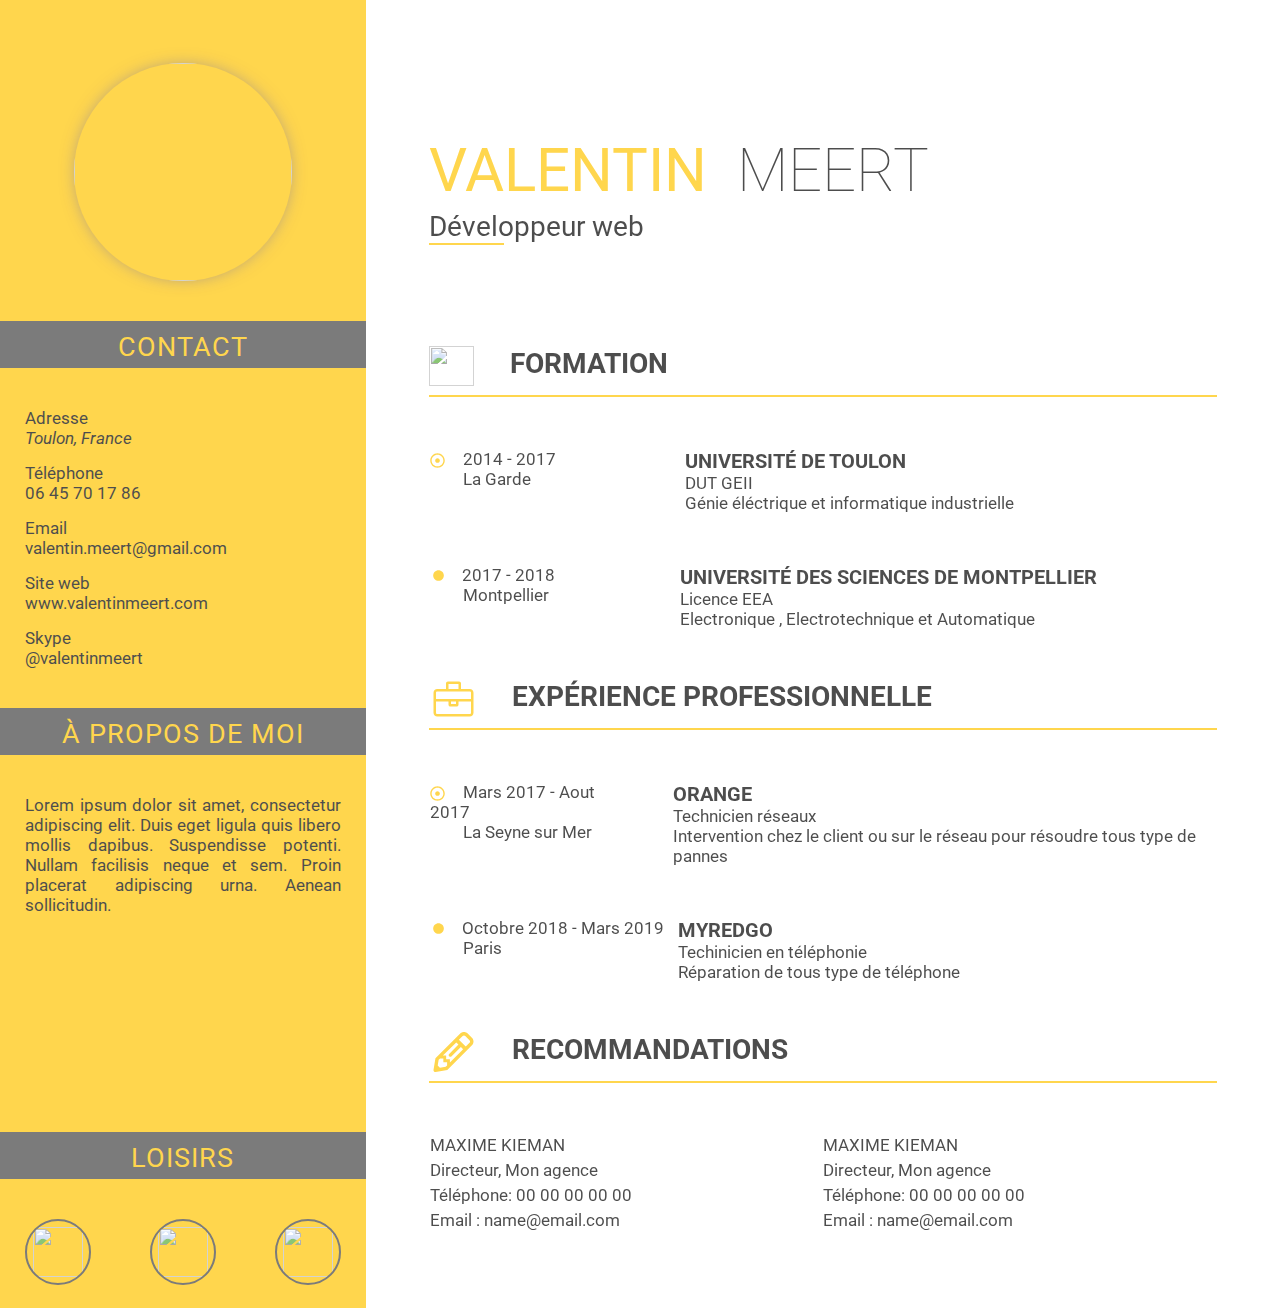
==== commit ec3afc33: "Ajout de TOUT les responsives" ====
--- a/index.html
+++ b/index.html
@@ -68,21 +68,21 @@
     <main id="contain">
         <section class="CVTitle">
             <div class="myname"><span class="firstname">VALENTIN</span><span class="surname">MEERT</span></div>
-            <span>Développeur web</span>
+            <span class="subtitle">Développeur web</span>
             <div class="bord">
                 <hr>
             </div>
         </section>
         <div class="rightSectionTitle">
-            <h2 class="formation title"> <img src="icon.svg" class="graduation" />FORMATION</h2>
+            <h2 class="formation title"> <img src="icon.svg" class="icon graduation" />FORMATION</h2>
             <div class="formationContent">
-                <div class="date">
+                <div class=" part firstDate date">
                     <ul>
-                        <li><img src="dot.svg" class="puce" />2014-2017</li>
+                        <li class="year"><img src="dot.svg" class="puce" />2014 - 2017</li>
                         <li class="city">La Garde</li>
                     </ul>
                 </div>
-                <div class="formation">
+                <div class="part form">
                     <ul>
                         <li><em>Université de Toulon</em></li>
                         <li>DUT GEII</li>
@@ -92,13 +92,13 @@
             </div>
 
             <div class="formationContent">
-                <div class="date2">
+                <div class=" part secondDate date">
                     <ul>
-                        <li><img src="circle.svg" class="puce2" />2017-2018</li>
+                        <li class="year"><img src="circle.svg" class="puce2" />2017 - 2018</li>
                         <li class="city">Montpellier</li>
                     </ul>
                 </div>
-                <div class="formation">
+                <div class=" part form">
                     <ul>
                         <li><em>Université des sciences de Montpellier</em></li>
                         <li>Licence EEA</li>
@@ -110,15 +110,15 @@
 
         <!-- EXPERIENCE PROFESSIONELLE -->
         <div class="rightSectionTitle">
-            <h2 class="experience title"> <img src="briefcase.svg" class="briefcase" /></i>EXPÉRIENCE PROFESSIONNELLE</h2>
+            <h2 class="experience title"> <img src="briefcase.svg" class="icon briefcase" /></i>EXPÉRIENCE PROFESSIONNELLE</h2>
             <div class="formationContent">
-                <div class="date3">
+                <div class="part thirdDate date ">
                     <ul>
-                        <li class="help"><img src="dot.svg" class="puce" />Mars 2017 - Aout 2017</li>
+                        <li class="help year"><img src="dot.svg" class="puce" />Mars 2017 - Aout 2017</li>
                         <li class="city">La Seyne sur Mer</li>
                     </ul>
                 </div>
-                <div class="exp">
+                <div class="part exp">
                     <ul>
                         <li><em>Orange</em></li>
                         <li>Technicien réseaux</li>
@@ -128,13 +128,13 @@
             </div>
 
             <div class="formationContent">
-                <div class="date4">
+                <div class="part fourthDate date">
                     <ul>
-                        <li><img src="circle.svg" class="puce2" />Octobre 2018 - Mars 2019</li>
+                        <li class="year"><img src="circle.svg" class="puce2" />Octobre 2018 - Mars 2019</li>
                         <li class="city">Paris</li>
                     </ul>
                 </div>
-                <div class="exp">
+                <div class=" part exp">
                     <ul>
                         <li><em>MyRedGo</em></li>
                         <li>Techinicien en téléphonie</li>
@@ -145,19 +145,19 @@
         </div>
         <!-- RECOMMANDATIONS -->
         <div class="rightSectionTitle">
-            <h2 class="recommandations title"><img src="pencil.svg" class="pencil"></i>RECOMMANDATIONS</h2>
+            <h2 class="recommandations title"><img src="pencil.svg" class="icon pencil"></i>RECOMMANDATIONS</h2>
             <div class="formationContent">
-                <div class="reco1">
+                <div class="part firstReco reco">
                     <ul>
-                        <li class="recoName lane">MAXIME KIEMAN</li>
+                        <li class="recoName FirstLane">MAXIME KIEMAN</li>
                         <li class="recoGrade lane">Directeur, Mon agence</li>
                         <li class="recoPhone lane">Téléphone: 00 00 00 00 00</li>
                         <li class="recoMail lane">Email : name@email.com</li>
                     </ul>
                 </div>
-                <div class="reco2">
+                <div class="part secondReco reco">
                     <ul>
-                        <li class="recoName lane">MAXIME KIEMAN</li>
+                        <li class="recoName firstLane">MAXIME KIEMAN</li>
                         <li class="recoGrade lane">Directeur, Mon agence</li>
                         <li class="recoPhone lane">Téléphone: 00 00 00 00 00</li>
                         <li class="recoMail lane">Email : name@email.com</li>
--- a/stycvfinalform.css
+++ b/stycvfinalform.css
@@ -140,7 +140,7 @@
     display: inline-flex;
     flex-direction: column;
     margin-left: 63px;
-    margin-right: 50px;
+    margin-right: 63px;
     padding: 78px 0;
 }
 
@@ -150,21 +150,20 @@
 
 .firstname {
     font-weight: 400;
-    font-size: 60px;
     color: #FFC400;
 }
 
 .surname {
     font-weight: 100;
-    font-size: 60px;
     margin-left: 30px;
 }
 
 .myname {
     padding-bottom: 4px;
-}
-
-span {
+    font-size: 60px;
+}
+
+.subtitle {
     font-size: 28px;
 }
 
@@ -200,22 +199,26 @@
     padding-bottom: 9px;
 }
 
-.date>ul {
-    padding-inline-start: 0;
-    margin: 0 129px 0 0;
-    list-style: none;
-}
-
-.formation>ul {
+.form>ul {
     padding-inline-start: 0;
     list-style: none;
     margin: 0;
 }
 
-.date2>ul {
-    padding-inline-start: 0;
+.firstDate {
+    margin: 0 129px 0 0;
+}
+
+.secondDate {
     margin: 0 125px 0 0;
-    list-style: none;
+}
+
+.thirdDate {
+    margin: 0 37px 0 0;
+}
+
+.fourthDate {
+    margin: 0 14px 0 0;
 }
 
 .puce {
@@ -233,6 +236,12 @@
     padding-left: 3px
 }
 
+.part>ul {
+    padding-inline-start: 0;
+    list-style: none;
+    margin: 0;
+}
+
 .briefcase {
     height: 40px;
     width: 45px;
@@ -241,58 +250,20 @@
     margin-left: 2px;
 }
 
-.second-title {
-    padding-top: 36px;
-    padding-bottom: 11px;
-}
-
-.date3>ul {
-    padding-inline-start: 0;
-    margin: 0 37px 0 0;
-    list-style: none;
-}
-
 .help {
     width: 206px;
 }
 
-.exp>ul {
-    padding-inline-start: 0;
-    list-style: none;
-    margin: 0;
-}
-
-.date4>ul {
-    padding-inline-start: 0;
-    margin: 0 14px 0 0;
-    list-style: none;
-}
-
-.exp2>ul {
-    padding-inline-start: 0;
-    list-style: none;
-    padding-top: 8px;
-    padding-left: 13px;
-}
-
-#SEY {
-    font-size: 16px;
-}
-
 .city {
     padding-left: 33px;
 }
 
-.reco1>ul {
-    padding-inline-start: 0;
+.firstReco {
     margin: 0 191px 0 0;
-    list-style: none;
-}
-
-.reco2>ul {
-    padding-inline-start: 0;
-    margin: 0;
-    list-style: none;
+}
+
+.secondReco {
+    margin: 0;
 }
 
 .pencil {
@@ -317,4 +288,145 @@
     text-transform: uppercase;
     font-weight: bold;
     font-size: 20px;
+}
+
+@media screen and (max-width: 1024px) {
+    .rightSectionTitle {
+        text-align: center;
+    }
+    h2 {
+        margin-left: 20%;
+        margin-right: 20%;
+    }
+    .formationContent {
+        flex-direction: column;
+    }
+    .date {
+        /* text-align: center; */
+        margin: 0;
+    }
+    .exp,
+    .form {
+        margin: 20px 0 0 0;
+    }
+    .firstReco {
+        margin: 0;
+    }
+    .secondReco {
+        margin: 30px 0 0 0;
+    }
+    .help {
+        width: auto;
+    }
+    .image-ronde {
+        width: 159px;
+        height: 159px;
+    }
+    .CVTitle {
+        text-align: center;
+    }
+    .subtitle {
+        padding: 0 0 9px 0;
+        border-bottom: 2px solid #FFC400;
+    }
+    .bord {
+        display: none;
+    }
+    .formation {
+        text-align: center;
+    }
+    .icon {
+        display: none;
+    }
+}
+
+@media screen and (max-width: 768px) {
+    .year {
+        margin-left: -29px;
+    }
+    .city {
+        padding: 0;
+    }
+    body {
+        flex-direction: column;
+        word-break: normal;
+    }
+    aside#strip {
+        width: 100%;
+        text-align: center;
+    }
+}
+
+@media screen and (max-width: 425px) {
+    main#contain {
+        margin: 0 34px;
+    }
+    .myname {
+        font-size: 30px;
+    }
+    .subtitle {
+        font-size: 19px;
+    }
+    .title {
+        font-size: 18px;
+    }
+    em {
+        font-size: 16px;
+    }
+    .formationContent {
+        font-size: 17px;
+    }
+}
+
+@media screen and (max-width: 375px) {
+    body {
+        font-size: 14px;
+    }
+    .sectionTitle {
+        font-size: 24px;
+    }
+    .puce {
+        height: 11px;
+        width: 11px;
+    }
+    .myname {
+        font-size: 32px;
+    }
+    .subtitle {
+        font-size: 22px;
+    }
+    .title {
+        font-size: 17px;
+    }
+    em {
+        font-size: 14px;
+    }
+    .formationContent {
+        font-size: 14px;
+    }
+}
+
+@media screen and (max-width: 320px) {
+    main#contain {
+        margin: 0 23px;
+    }
+    .puce {
+        height: 11px;
+        width: 11px;
+    }
+    .myname {
+        font-size: 30px;
+    }
+    .subtitle {
+        font-size: 20px;
+    }
+    .title {
+        font-size: 16px;
+    }
+    .formationContent {
+        font-size: 13px;
+    }
+    em {
+        font-size: 13px;
+    }
 }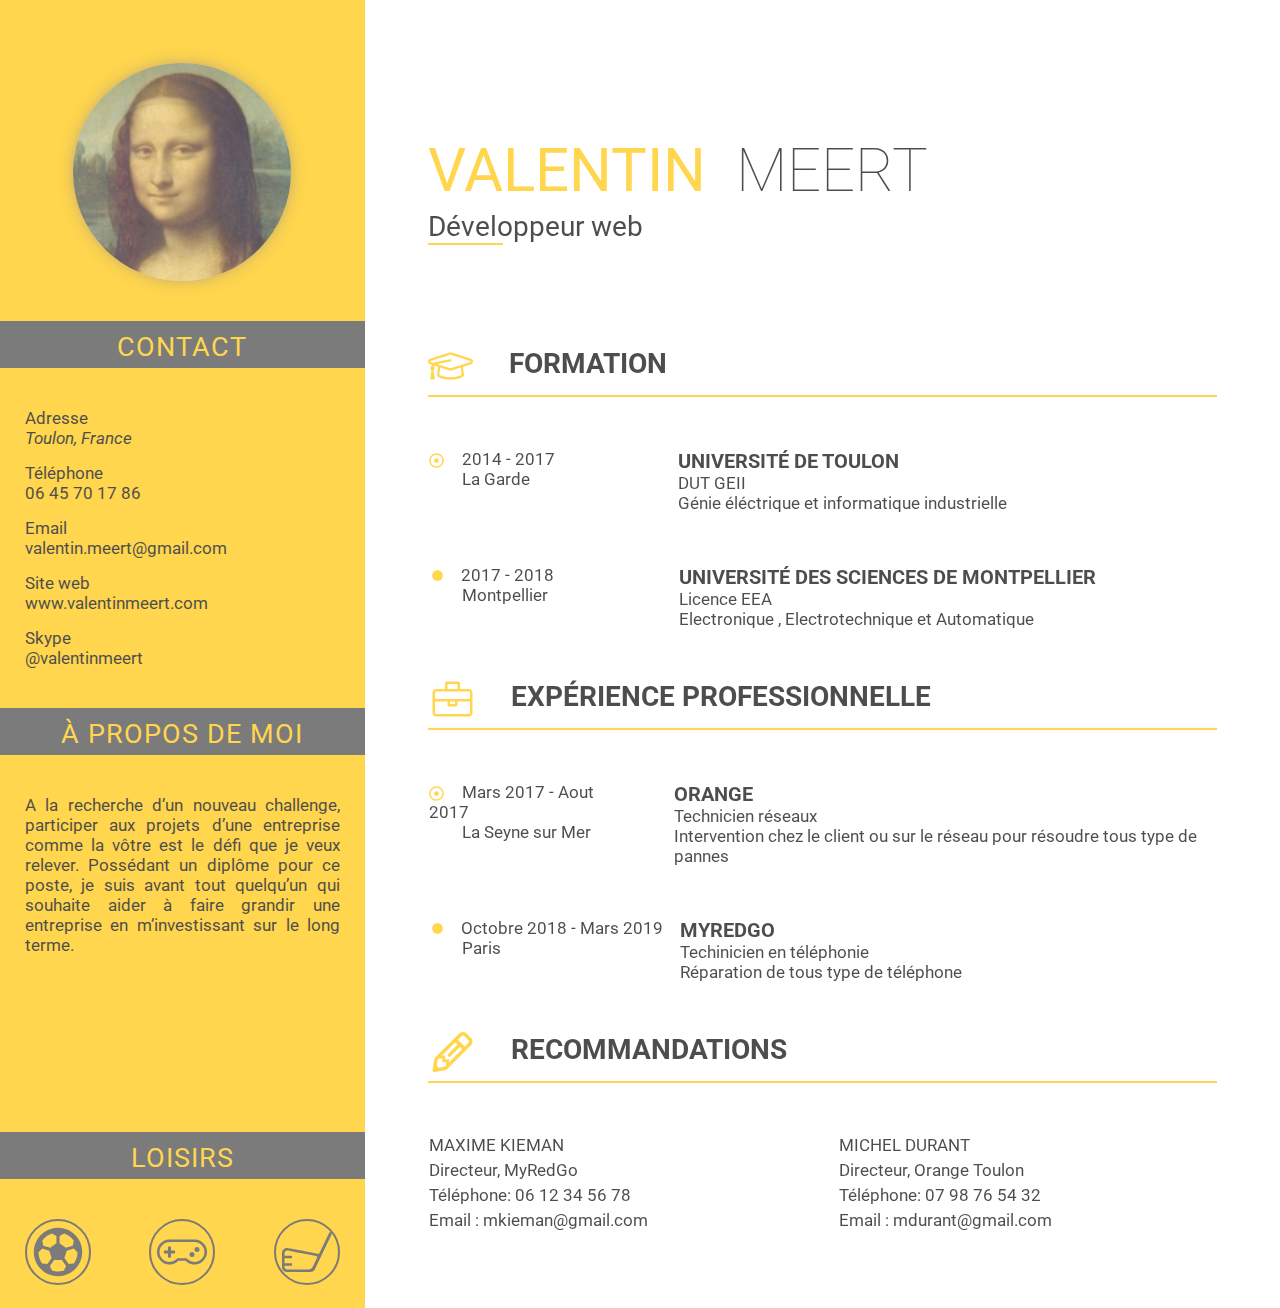
==== commit 159e5d15: "last commit" ====
--- a/index.html
+++ b/index.html
@@ -1,171 +1,176 @@
-<!DOCTYPE html>
-<html>
-
-<head>
-    <meta charset="utf-8" />
-    <link rel="stylesheet" href="stycvfinalform.css" />
-    <!-- <script src="https://kit.fontawesome.com/b58d316470.js" crossorigin="anonymous"></script> -->
-    <link href="https://fonts.googleapis.com/css?family=Roboto:100,100italic,300,300italic,regular,italic,500,500italic,700,700italic,900,900italic" rel="stylesheet" />
-    <title>Meert Valentin</title>
-    <meta http-equiv="X-UA-Compatible" content="IE=edge">
-    <meta name="description" content="">
-    <meta name="viewport" content="height=device-height, width=device-width, initial-scale=1">
-</head>
-
-<body>
-    <aside id="strip">
-        <div class="desc phot">
-            <img src="joconde_mini.jpg" class="image-ronde">
-        </div>
-        <div class="desc contact">
-            <div class="sectionTitle">CONTACT</div>
-            <ul class="sectionContent contactMeans">
-                <li class="mean address">
-                    <div class="contactTitle">Adresse</div>
-                    <address class="contactValue">Toulon, France</address>
-                </li>
-                <li class="mean phone">
-                    <div class="contactTitle">Téléphone</div>
-                    <div class="contactValue"><a href="tel:+33645701786">06 45 70 17 86</a></div>
-                </li>
-                <li class="mean email">
-                    <div class="contactTitle">Email</div>
-                    <div class="contactValue"><a href="mailto:valentin.meert@gmail.com">valentin.meert@gmail.com</a>
-                    </div>
-                </li>
-                <li class="mean website">
-                    <div class="contactTitle">Site web</div>
-                    <div class="contactValue"><a href="https://valentinmeert.github.io/vmeert.com/" target="_blank">www.valentinmeert.com</a></div>
-                </li>
-                <li class="mean skype">
-                    <div class="contactTitle">Skype</div>
-                    <div class="contactValue">@valentinmeert</div>
-                </li>
-            </ul>
-        </div>
-        <div class="desc about">
-            <div class="sectionTitle">À PROPOS DE MOI</div>
-            <div class="sectionContent">Lorem ipsum dolor sit amet, consectetur adipiscing elit. Duis eget ligula quis libero mollis dapibus. Suspendisse potenti. Nullam facilisis neque et sem. Proin placerat adipiscing urna. Aenean sollicitudin.</div>
-        </div>
-        <div class="desc hobbies">
-            <div class="sectionTitle">LOISIRS</div>
-            <div class="hobbiesIcons sectionContent">
-                <div class="picto">
-                    <img src="balle.svg" class="ballon">
-                </div>
-                <div class="picto">
-                    <img src="manette.svg" class="manette">
-                </div>
-                <div class="picto">
-                    <img src="club.svg" class="golf">
-                </div>
-            </div>
-        </div>
-    </aside>
-
-    <!--  C O N T E N U -->
-
-    <main id="contain">
-        <section class="CVTitle">
-            <div class="myname"><span class="firstname">VALENTIN</span><span class="surname">MEERT</span></div>
-            <span class="subtitle">Développeur web</span>
-            <div class="bord">
-                <hr>
-            </div>
-        </section>
-        <div class="rightSectionTitle">
-            <h2 class="formation title"> <img src="icon.svg" class="icon graduation" />FORMATION</h2>
-            <div class="formationContent">
-                <div class=" part firstDate date">
-                    <ul>
-                        <li class="year"><img src="dot.svg" class="puce" />2014 - 2017</li>
-                        <li class="city">La Garde</li>
-                    </ul>
-                </div>
-                <div class="part form">
-                    <ul>
-                        <li><em>Université de Toulon</em></li>
-                        <li>DUT GEII</li>
-                        <li>Génie éléctrique et informatique industrielle</li>
-                    </ul>
-                </div>
-            </div>
-
-            <div class="formationContent">
-                <div class=" part secondDate date">
-                    <ul>
-                        <li class="year"><img src="circle.svg" class="puce2" />2017 - 2018</li>
-                        <li class="city">Montpellier</li>
-                    </ul>
-                </div>
-                <div class=" part form">
-                    <ul>
-                        <li><em>Université des sciences de Montpellier</em></li>
-                        <li>Licence EEA</li>
-                        <li>Electronique , Electrotechnique et Automatique </li>
-                    </ul>
-                </div>
-            </div>
-        </div>
-
-        <!-- EXPERIENCE PROFESSIONELLE -->
-        <div class="rightSectionTitle">
-            <h2 class="experience title"> <img src="briefcase.svg" class="icon briefcase" /></i>EXPÉRIENCE PROFESSIONNELLE</h2>
-            <div class="formationContent">
-                <div class="part thirdDate date ">
-                    <ul>
-                        <li class="help year"><img src="dot.svg" class="puce" />Mars 2017 - Aout 2017</li>
-                        <li class="city">La Seyne sur Mer</li>
-                    </ul>
-                </div>
-                <div class="part exp">
-                    <ul>
-                        <li><em>Orange</em></li>
-                        <li>Technicien réseaux</li>
-                        <li>Intervention chez le client ou sur le réseau pour résoudre tous type de pannes</li>
-                    </ul>
-                </div>
-            </div>
-
-            <div class="formationContent">
-                <div class="part fourthDate date">
-                    <ul>
-                        <li class="year"><img src="circle.svg" class="puce2" />Octobre 2018 - Mars 2019</li>
-                        <li class="city">Paris</li>
-                    </ul>
-                </div>
-                <div class=" part exp">
-                    <ul>
-                        <li><em>MyRedGo</em></li>
-                        <li>Techinicien en téléphonie</li>
-                        <li>Réparation de tous type de téléphone</li>
-                    </ul>
-                </div>
-            </div>
-        </div>
-        <!-- RECOMMANDATIONS -->
-        <div class="rightSectionTitle">
-            <h2 class="recommandations title"><img src="pencil.svg" class="icon pencil"></i>RECOMMANDATIONS</h2>
-            <div class="formationContent">
-                <div class="part firstReco reco">
-                    <ul>
-                        <li class="recoName FirstLane">MAXIME KIEMAN</li>
-                        <li class="recoGrade lane">Directeur, Mon agence</li>
-                        <li class="recoPhone lane">Téléphone: 00 00 00 00 00</li>
-                        <li class="recoMail lane">Email : name@email.com</li>
-                    </ul>
-                </div>
-                <div class="part secondReco reco">
-                    <ul>
-                        <li class="recoName firstLane">MAXIME KIEMAN</li>
-                        <li class="recoGrade lane">Directeur, Mon agence</li>
-                        <li class="recoPhone lane">Téléphone: 00 00 00 00 00</li>
-                        <li class="recoMail lane">Email : name@email.com</li>
-                    </ul>
-                </div>
-            </div>
-        </div>
-    </main>
-</body>
-
+<!DOCTYPE html>
+<html>
+
+<head>
+  <meta charset="utf-8" />
+  <link rel="stylesheet" href="css/stycvfinalform.css" />
+  <link
+    href="https://fonts.googleapis.com/css?family=Roboto:100,100italic,300,300italic,regular,italic,500,500italic,700,700italic,900,900italic"
+    rel="stylesheet" />
+  <title>Meert Valentin</title>
+  <meta http-equiv="X-UA-Compatible" content="IE=edge">
+  <meta name="description" content="">
+  <meta name="viewport" content="height=device-height, width=device-width, initial-scale=1">
+</head>
+
+<body>
+  <aside id="strip">
+    <div class="desc phot">
+      <img src="img/joconde_mini.jpg" class="image-ronde">
+    </div>
+    <div class="desc contact">
+      <div class="sectionTitle">CONTACT</div>
+      <ul class="sectionContent contactMeans">
+        <li class="mean address">
+          <div class="contactTitle">Adresse</div>
+          <address class="contactValue">Toulon, France</address>
+        </li>
+        <li class="mean phone">
+          <div class="contactTitle">Téléphone</div>
+          <div class="contactValue"><a href="tel:+33645701786">06 45 70 17 86</a></div>
+        </li>
+        <li class="mean email">
+          <div class="contactTitle">Email</div>
+          <div class="contactValue"><a href="mailto:valentin.meert@gmail.com">valentin.meert@gmail.com</a>
+          </div>
+        </li>
+        <li class="mean website">
+          <div class="contactTitle">Site web</div>
+          <div class="contactValue"><a href="https://valentinmeert.github.io/vmeert.com/"
+              target="_blank">www.valentinmeert.com</a></div>
+        </li>
+        <li class="mean skype">
+          <div class="contactTitle">Skype</div>
+          <div class="contactValue">@valentinmeert</div>
+        </li>
+      </ul>
+    </div>
+    <div class="desc about">
+      <div class="sectionTitle">À PROPOS DE MOI</div>
+      <div class="sectionContent">A la recherche d’un nouveau challenge, participer aux projets d’une entreprise comme
+        la vôtre est le défi que je veux relever. Possédant un diplôme pour ce poste, je suis avant tout quelqu’un qui
+        souhaite aider à faire grandir une entreprise en m’investissant sur le long terme.</div>
+    </div>
+    <div class="desc hobbies">
+      <div class="sectionTitle">LOISIRS</div>
+      <div class="hobbiesIcons sectionContent">
+        <div class="picto">
+          <img src="img/balle.svg" class="ballon">
+        </div>
+        <div class="picto">
+          <img src="img/manette.svg" class="manette">
+        </div>
+        <div class="picto">
+          <img src="img/club.svg" class="golf">
+        </div>
+      </div>
+    </div>
+  </aside>
+
+  <!--  C O N T E N U -->
+
+  <main id="contain">
+    <section class="CVTitle">
+      <div class="myname"><span class="firstname">VALENTIN</span><span class="surname">MEERT</span></div>
+      <span class="subtitle">Développeur web</span>
+      <div class="bord">
+        <hr>
+      </div>
+    </section>
+    <div class="rightSectionTitle">
+      <h2 class="formation title"> <img src="img/icon.svg" class="icon graduation" />FORMATION</h2>
+      <div class="formationContent">
+        <div class=" part firstDate date">
+          <ul>
+            <li class="year"><img src="img/dot.svg" class="puce" />2014 - 2017</li>
+            <li class="city">La Garde</li>
+          </ul>
+        </div>
+        <div class="part form">
+          <ul>
+            <li><em>Université de Toulon</em></li>
+            <li>DUT GEII</li>
+            <li>Génie éléctrique et informatique industrielle</li>
+          </ul>
+        </div>
+      </div>
+
+      <div class="formationContent">
+        <div class=" part secondDate date">
+          <ul>
+            <li class="year"><img src="img/circle.svg" class="puce2" />2017 - 2018</li>
+            <li class="city">Montpellier</li>
+          </ul>
+        </div>
+        <div class=" part form">
+          <ul>
+            <li><em>Université des sciences de Montpellier</em></li>
+            <li>Licence EEA</li>
+            <li>Electronique , Electrotechnique et Automatique </li>
+          </ul>
+        </div>
+      </div>
+    </div>
+
+    <!-- EXPERIENCE PROFESSIONELLE -->
+    <div class="rightSectionTitle">
+      <h2 class="experience title"> <img src="img/briefcase.svg" class="icon briefcase" /></i>EXPÉRIENCE PROFESSIONNELLE
+      </h2>
+      <div class="formationContent">
+        <div class="part thirdDate date ">
+          <ul>
+            <li class="help year"><img src="img/dot.svg" class="puce" />Mars 2017 - Aout 2017</li>
+            <li class="city">La Seyne sur Mer</li>
+          </ul>
+        </div>
+        <div class="part exp">
+          <ul>
+            <li><em>Orange</em></li>
+            <li>Technicien réseaux</li>
+            <li>Intervention chez le client ou sur le réseau pour résoudre tous type de pannes</li>
+          </ul>
+        </div>
+      </div>
+
+      <div class="formationContent">
+        <div class="part fourthDate date">
+          <ul>
+            <li class="year"><img src="img/circle.svg" class="puce2" />Octobre 2018 - Mars 2019</li>
+            <li class="city">Paris</li>
+          </ul>
+        </div>
+        <div class=" part exp">
+          <ul>
+            <li><em>MyRedGo</em></li>
+            <li>Techinicien en téléphonie</li>
+            <li>Réparation de tous type de téléphone</li>
+          </ul>
+        </div>
+      </div>
+    </div>
+    <!-- RECOMMANDATIONS -->
+    <div class="rightSectionTitle">
+      <h2 class="recommandations title"><img src="img/pencil.svg" class="icon pencil"></i>RECOMMANDATIONS</h2>
+      <div class="formationContent">
+        <div class="part firstReco reco">
+          <ul>
+            <li class="recoName FirstLane">MAXIME KIEMAN</li>
+            <li class="recoGrade lane">Directeur, MyRedGo</li>
+            <li class="recoPhone lane">Téléphone: 06 12 34 56 78</li>
+            <li class="recoMail lane">Email : mkieman@gmail.com</li>
+          </ul>
+        </div>
+        <div class="part secondReco reco">
+          <ul>
+            <li class="recoName firstLane">MICHEL DURANT</li>
+            <li class="recoGrade lane">Directeur, Orange Toulon</li>
+            <li class="recoPhone lane">Téléphone: 07 98 76 54 32</li>
+            <li class="recoMail lane">Email : mdurant@gmail.com</li>
+          </ul>
+        </div>
+      </div>
+    </div>
+  </main>
+</body>
+
 </html>--- a/css/stycvfinalform.css
+++ b/css/stycvfinalform.css
@@ -0,0 +1,432 @@
+/* GENERAL */
+
+html {
+  overflow-wrap: break-word;
+}
+
+body {
+  display: flex;
+  margin: 0;
+  padding: 0;
+  margin-top: 0;
+  font-family: 'Roboto', Arial, sans-serif;
+  font-size: 17px;
+  opacity: .7;
+}
+
+
+/* LISERET  */
+
+aside#strip {
+  display: inline-flex;
+  flex-direction: column;
+  justify-content: flex-start;
+  width: 383px;
+  background-color: #FFC400;
+  align-items: stretch;
+  padding: 23px 0;
+}
+
+.desc {
+  margin-top: 40px;
+}
+
+.image-ronde {
+  object-fit: cover;
+  object-position: center;
+  width: 218px;
+  height: 218px;
+  border-radius: 50%;
+  margin: 0 auto;
+  display: block;
+  box-shadow: 0 0 17px -4px #735F5D;
+}
+
+a {
+  text-decoration: none;
+  color: black;
+}
+
+.sectionTitle {
+  text-align: center;
+  font-size: 27px;
+  padding-top: 10px;
+  padding-bottom: 5px;
+  margin: 0;
+  color: #FFC400;
+  background-color: #424242;
+  letter-spacing: 1px;
+  margin-bottom: 40px;
+}
+
+aside#strip>div.contact>ul.sectionContent {
+  list-style-type: none;
+  margin: 0;
+}
+
+div.desc.about>div.sectionContent {
+  text-align: justify;
+}
+
+.sectionContent {
+  padding-left: 25px;
+  padding-right: 25px;
+}
+
+.mean {
+  margin-top: 15px;
+}
+
+.about {
+  flex-grow: 2;
+}
+
+.aboutTitle {
+  text-align: center;
+  font-size: 30px;
+  padding-top: 3px;
+  padding-bottom: 9px;
+  margin: 0;
+  color: #FFC400;
+  background-color: #424242;
+}
+
+.aboutContent {
+  padding-left: 47px;
+  text-align: justify;
+  padding-right: 47px;
+  padding-top: 31px;
+  height: 700px;
+}
+
+.hobbiesTitle {
+  text-align: center;
+  font-size: 30px;
+  padding-top: 8px;
+  padding-bottom: 4px;
+  color: #FFC400;
+  background-color: #424242;
+}
+
+.ballon,
+.manette,
+.golf {
+  height: 50px;
+  width: 50px;
+}
+
+.picto {
+  width: 62px;
+  height: 62px;
+  border-radius: 50%;
+  overflow: hidden;
+  border: 2px solid #424242;
+  display: flex;
+  justify-content: space-around;
+  align-items: center;
+}
+
+.hobbiesIcons {
+  display: flex;
+  flex-direction: row;
+  align-items: center;
+  justify-content: space-between;
+}
+
+
+/* partie de droite */
+
+main#contain {
+  display: inline-flex;
+  flex-direction: column;
+  margin-left: 63px;
+  margin-right: 63px;
+  padding: 78px 0;
+}
+
+.CVTitle {
+  margin: 57px 0 51px 0;
+}
+
+.firstname {
+  font-weight: 400;
+  color: #FFC400;
+}
+
+.surname {
+  font-weight: 100;
+  margin-left: 30px;
+}
+
+.myname {
+  padding-bottom: 4px;
+  font-size: 60px;
+}
+
+.subtitle {
+  font-size: 28px;
+}
+
+hr {
+  display: none;
+}
+
+.bord {
+  width: 75px;
+  border-bottom: 2px solid #FFC400;
+}
+
+.rightSectionTitle {
+  margin-top: 50px;
+}
+
+.graduation {
+  height: 40px;
+  width: 45px;
+  vertical-align: middle;
+  margin-right: 36px;
+}
+
+.formationContent {
+  display: flex;
+  margin-left: 1px;
+  margin-top: 52px;
+}
+
+.title {
+  border-bottom: 2px solid #FFC400;
+  font-size: 28px;
+  padding-bottom: 9px;
+}
+
+.form>ul {
+  padding-inline-start: 0;
+  list-style: none;
+  margin: 0;
+}
+
+.firstDate {
+  margin: 0 123px 0 0;
+}
+
+.secondDate {
+  margin: 0 125px 0 0;
+}
+
+.thirdDate {
+  margin: 0 39px 0 0;
+}
+
+.fourthDate {
+  margin: 0 17px 0 0;
+}
+
+.puce {
+  height: 15px;
+  width: 15px;
+  vertical-align: middle;
+  padding-right: 18px;
+}
+
+.puce2 {
+  height: 11px;
+  width: 11px;
+  vertical-align: baseline;
+  padding-right: 18px;
+  padding-left: 3px
+}
+
+.part>ul {
+  padding-inline-start: 0;
+  list-style: none;
+  margin: 0;
+}
+
+.briefcase {
+  height: 40px;
+  width: 45px;
+  vertical-align: middle;
+  margin-right: 36px;
+  margin-left: 2px;
+}
+
+.help {
+  width: 206px;
+}
+
+.city {
+  padding-left: 33px;
+}
+
+.firstReco {
+  margin: 0 191px 0 0;
+}
+
+.secondReco {
+  margin: 0;
+}
+
+.pencil {
+  height: 40px;
+  width: 45px;
+  vertical-align: middle;
+  margin-right: 36px;
+  margin-left: 2px;
+}
+
+.lane {
+  margin-top: 5px;
+}
+
+h1,
+h2 {
+  margin: 0;
+}
+
+em {
+  font-style: normal;
+  text-transform: uppercase;
+  font-weight: bold;
+  font-size: 20px;
+}
+
+@media screen and (max-width: 1024px) {
+  .rightSectionTitle {
+    text-align: center;
+  }
+  
+  h2 {
+    margin-left: 20%;
+    margin-right: 20%;
+  }
+  .formationContent {
+    flex-direction: column;
+  }
+  .date {
+    margin: 0;
+  }
+  .exp,
+  .form {
+    margin: 20px 0 0 0;
+  }
+  .firstReco {
+    margin: 0;
+  }
+  .secondReco {
+    margin: 30px 0 0 0;
+  }
+  .help {
+    width: auto;
+  }
+  .image-ronde {
+    width: 159px;
+    height: 159px;
+  }
+  .CVTitle {
+    text-align: center;
+  }
+  .subtitle {
+    padding: 0 0 9px 0;
+    border-bottom: 2px solid #FFC400;
+  }
+  .bord {
+    display: none;
+  }
+  .formation {
+    text-align: center;
+  }
+  .icon {
+    display: none;
+  }
+}
+
+@media screen and (max-width: 768px) {
+  .year {
+    margin-left: -29px;
+  }
+  .city {
+    padding: 0;
+  }
+  body {
+    flex-direction: column;
+    word-break: normal;
+  }
+  aside#strip {
+    width: 100%;
+    text-align: center;
+  }
+}
+
+@media screen and (max-width: 425px) {
+  main#contain {
+    margin: 0 34px;
+  }
+  .myname {
+    font-size: 30px;
+  }
+  .subtitle {
+    font-size: 19px;
+  }
+  .title {
+    font-size: 18px;
+  }
+  em {
+    font-size: 16px;
+  }
+  .formationContent {
+    font-size: 17px;
+  }
+}
+
+@media screen and (max-width: 375px) {
+  body {
+    font-size: 14px;
+  }
+  .sectionTitle {
+    font-size: 24px;
+  }
+  .puce {
+    height: 11px;
+    width: 11px;
+  }
+  .myname {
+    font-size: 32px;
+  }
+  .subtitle {
+    font-size: 22px;
+  }
+  .title {
+    font-size: 17px;
+  }
+  em {
+    font-size: 14px;
+  }
+  .formationContent {
+    font-size: 14px;
+  }
+}
+
+@media screen and (max-width: 320px) {
+  main#contain {
+    margin: 0 23px;
+  }
+  .puce {
+    height: 11px;
+    width: 11px;
+  }
+  .myname {
+    font-size: 30px;
+  }
+  .subtitle {
+    font-size: 20px;
+  }
+  .title {
+    font-size: 16px;
+  }
+  .formationContent {
+    font-size: 13px;
+  }
+  em {
+    font-size: 13px;
+  }
+}